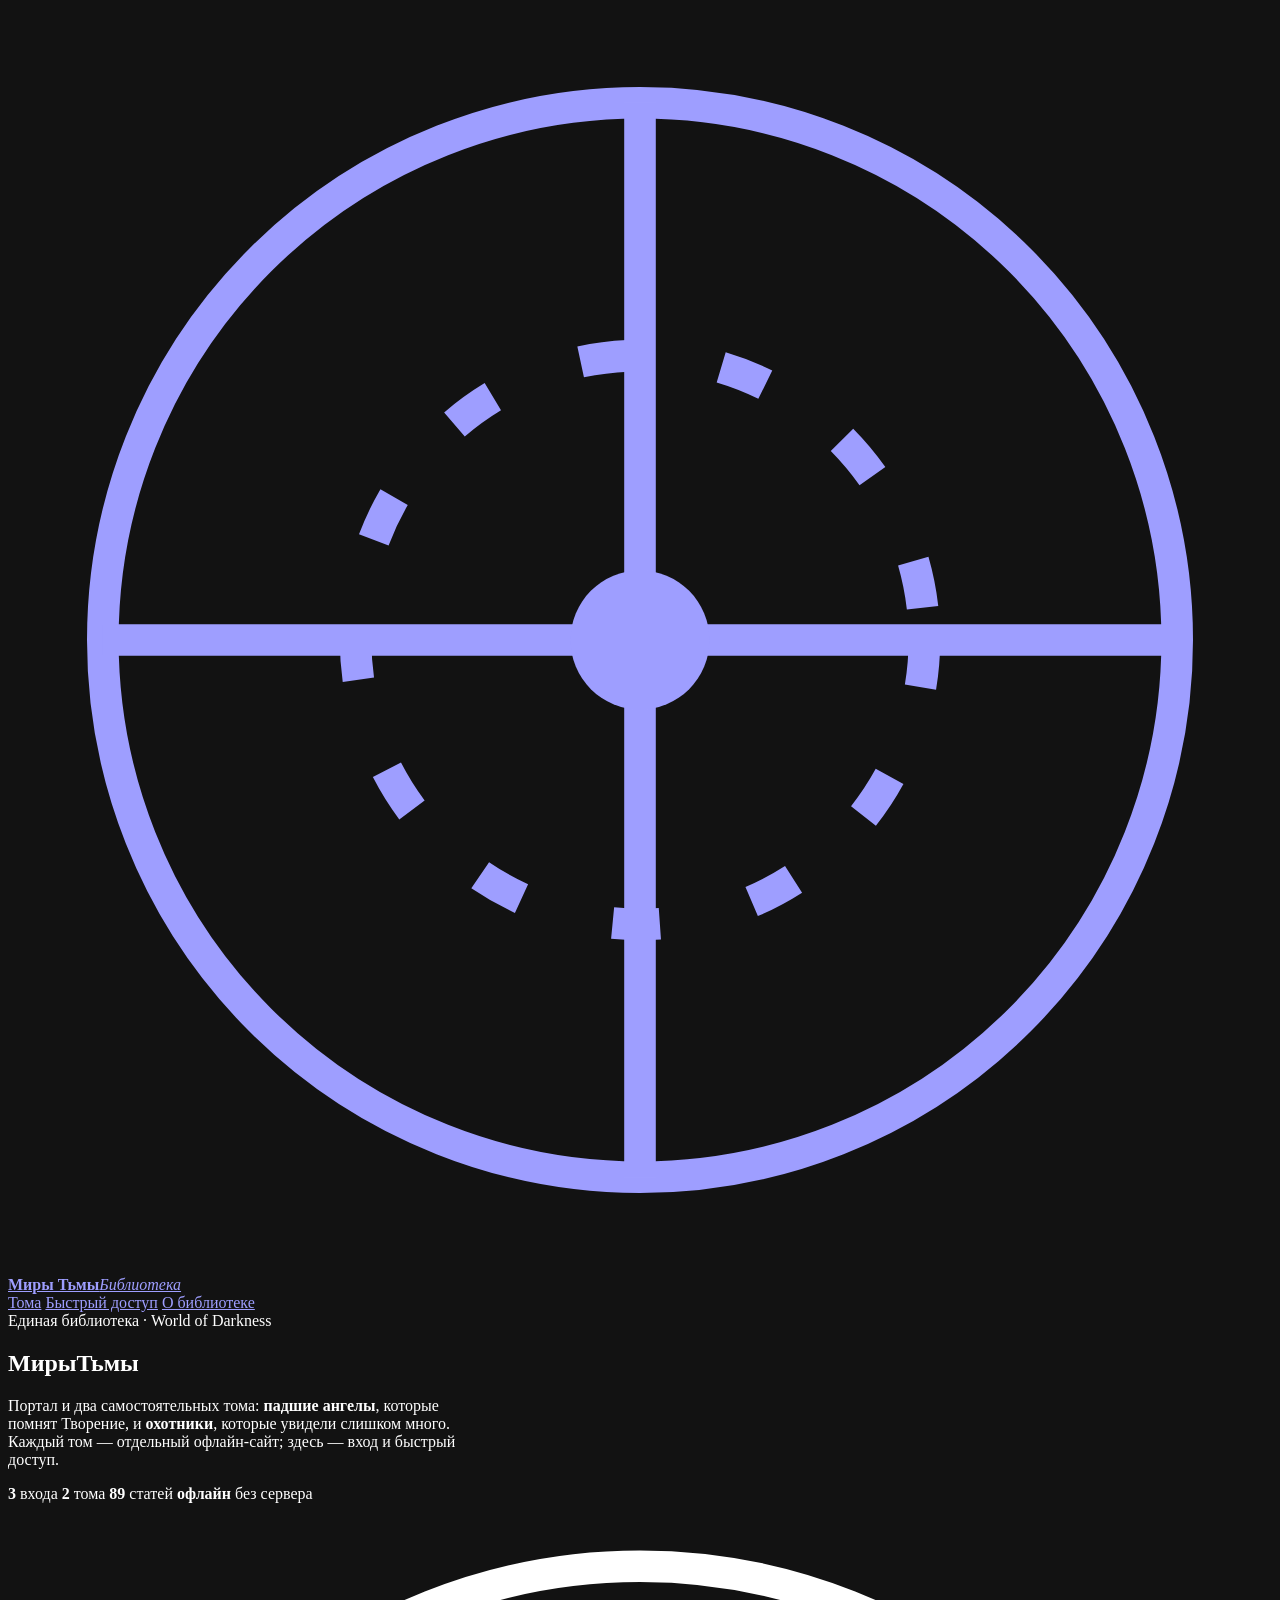
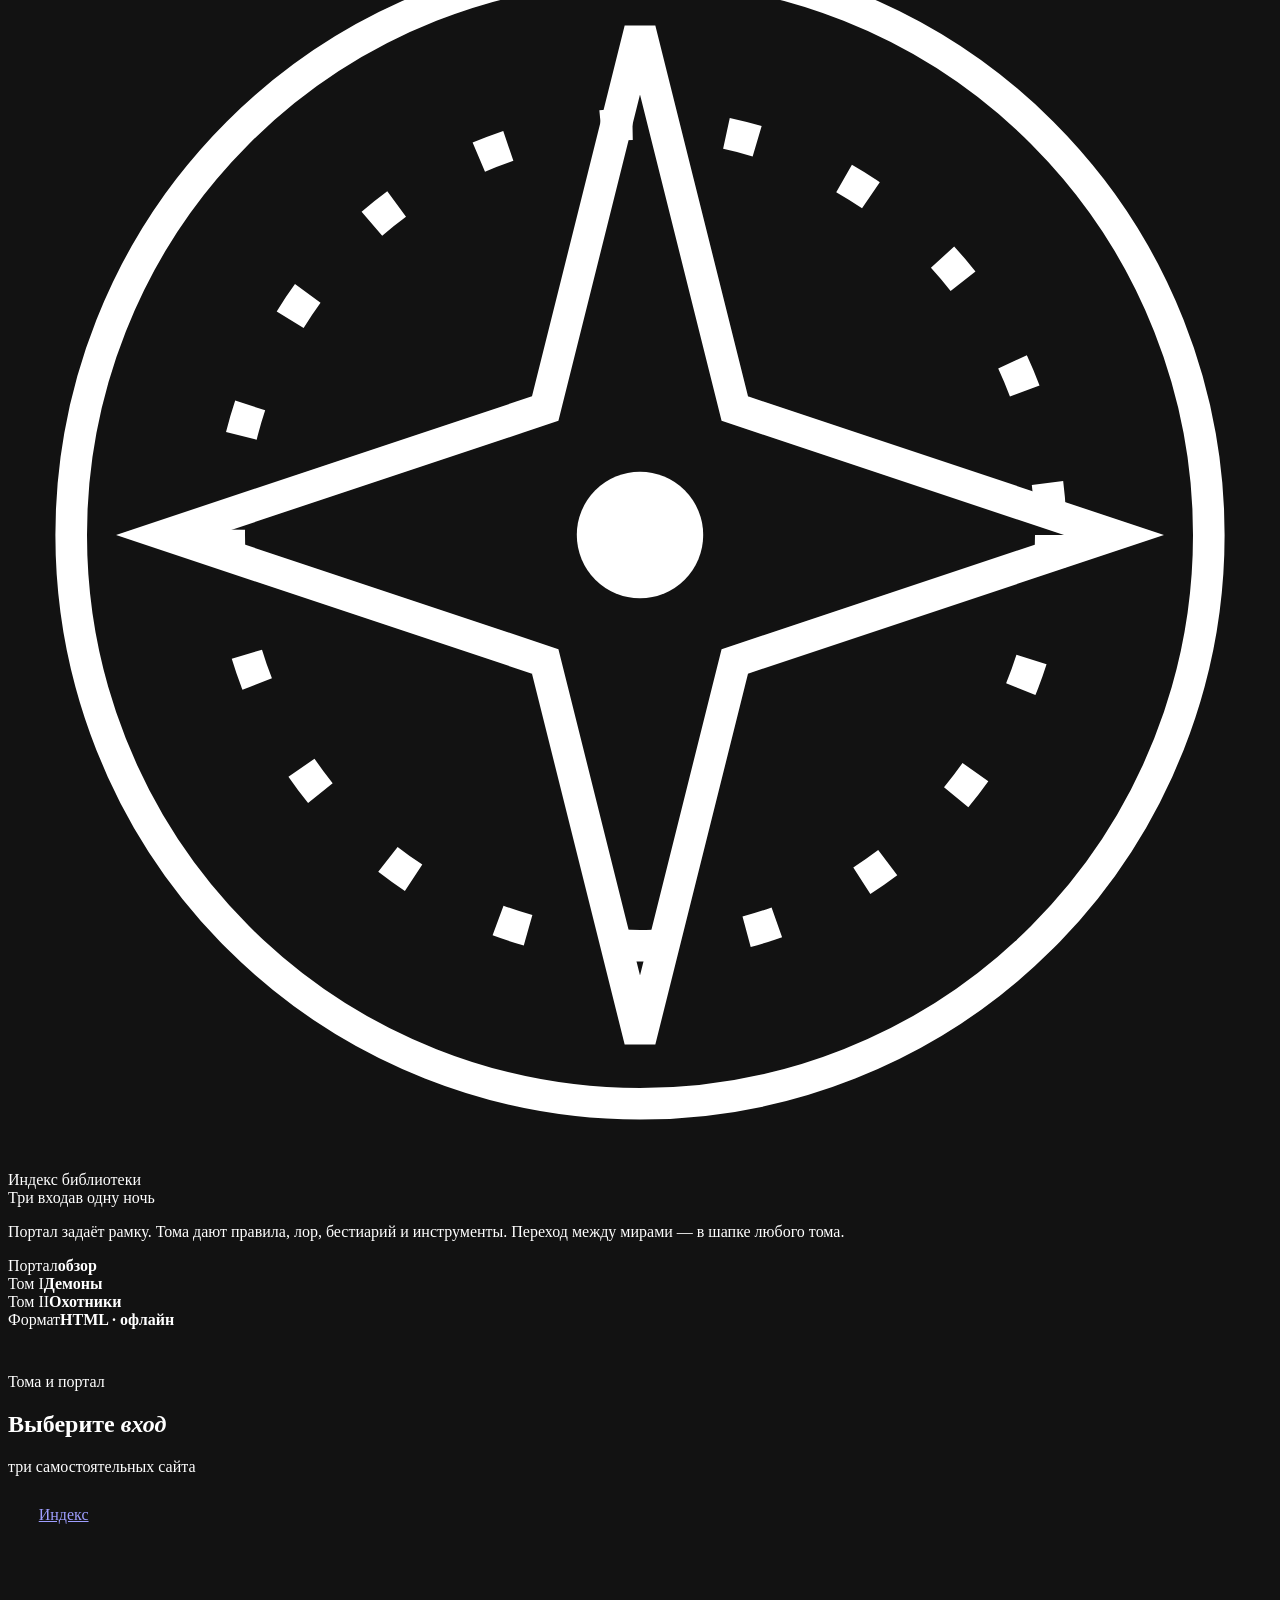
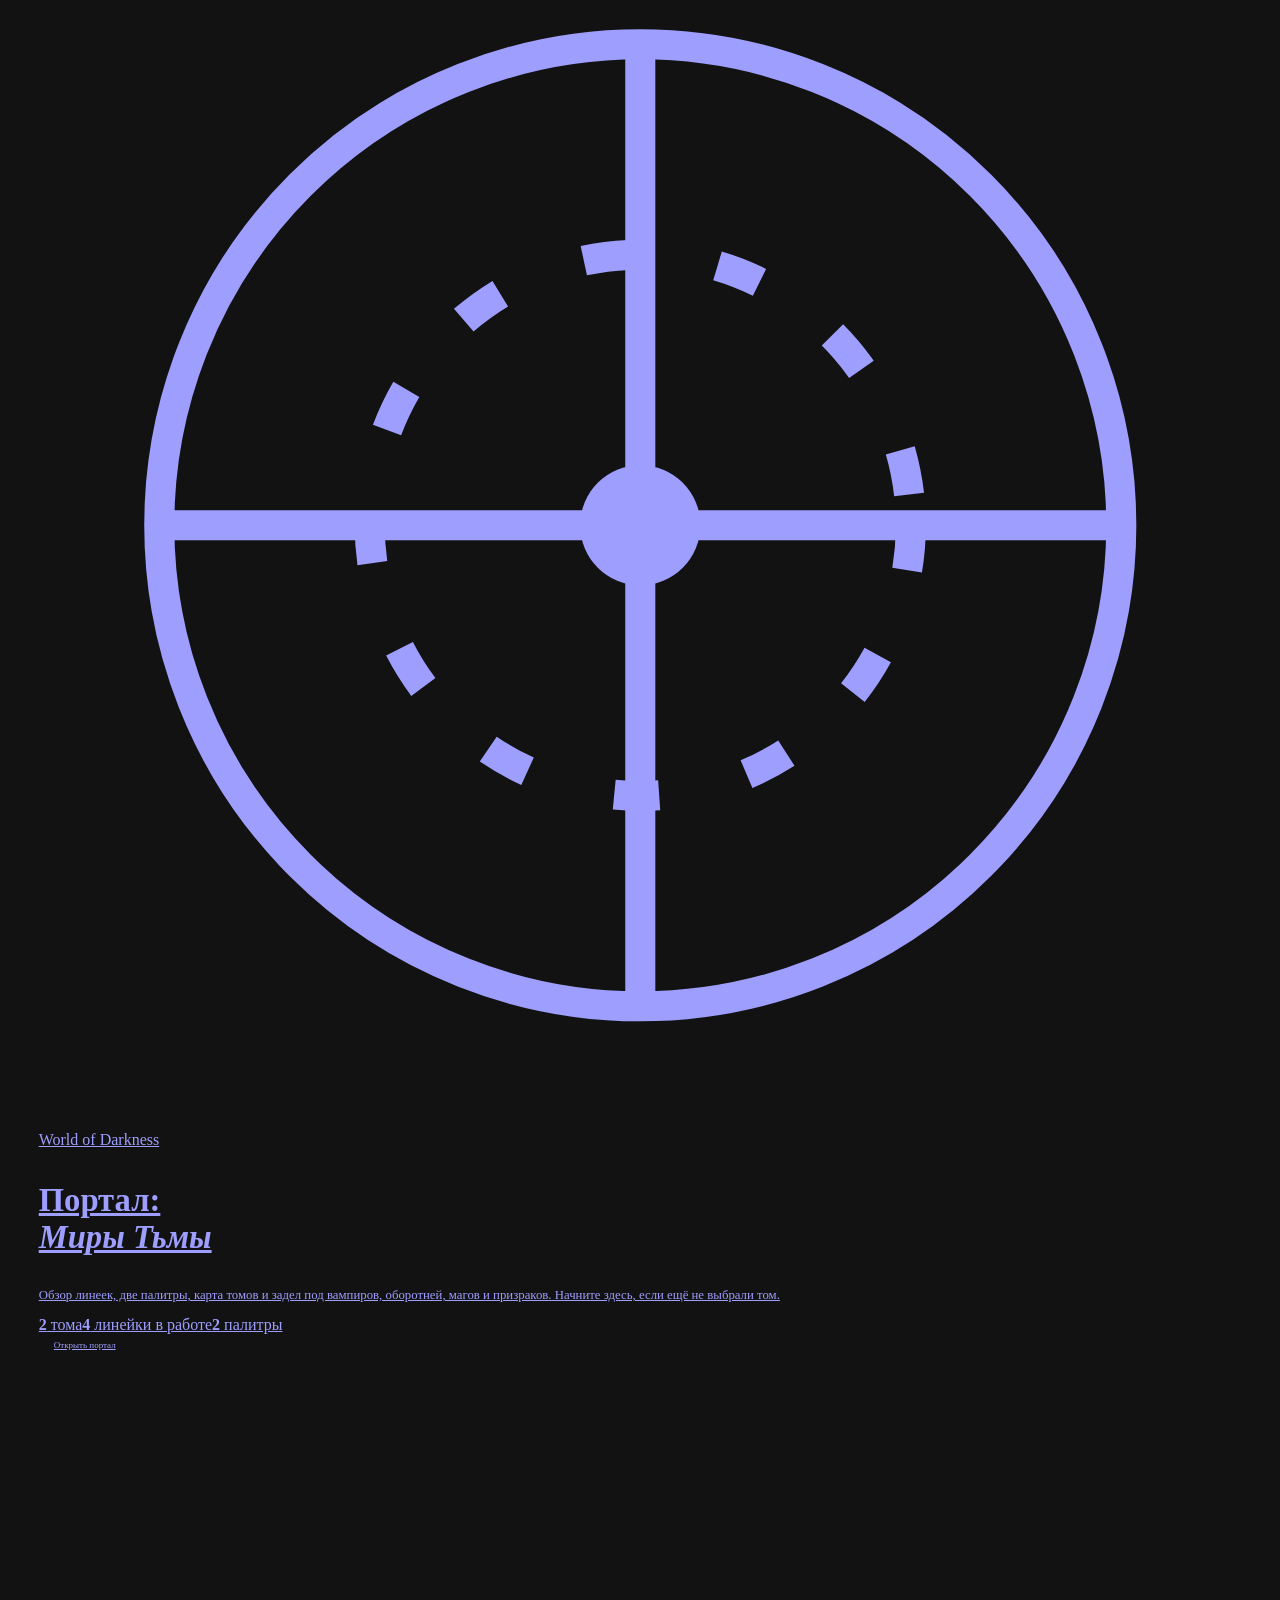
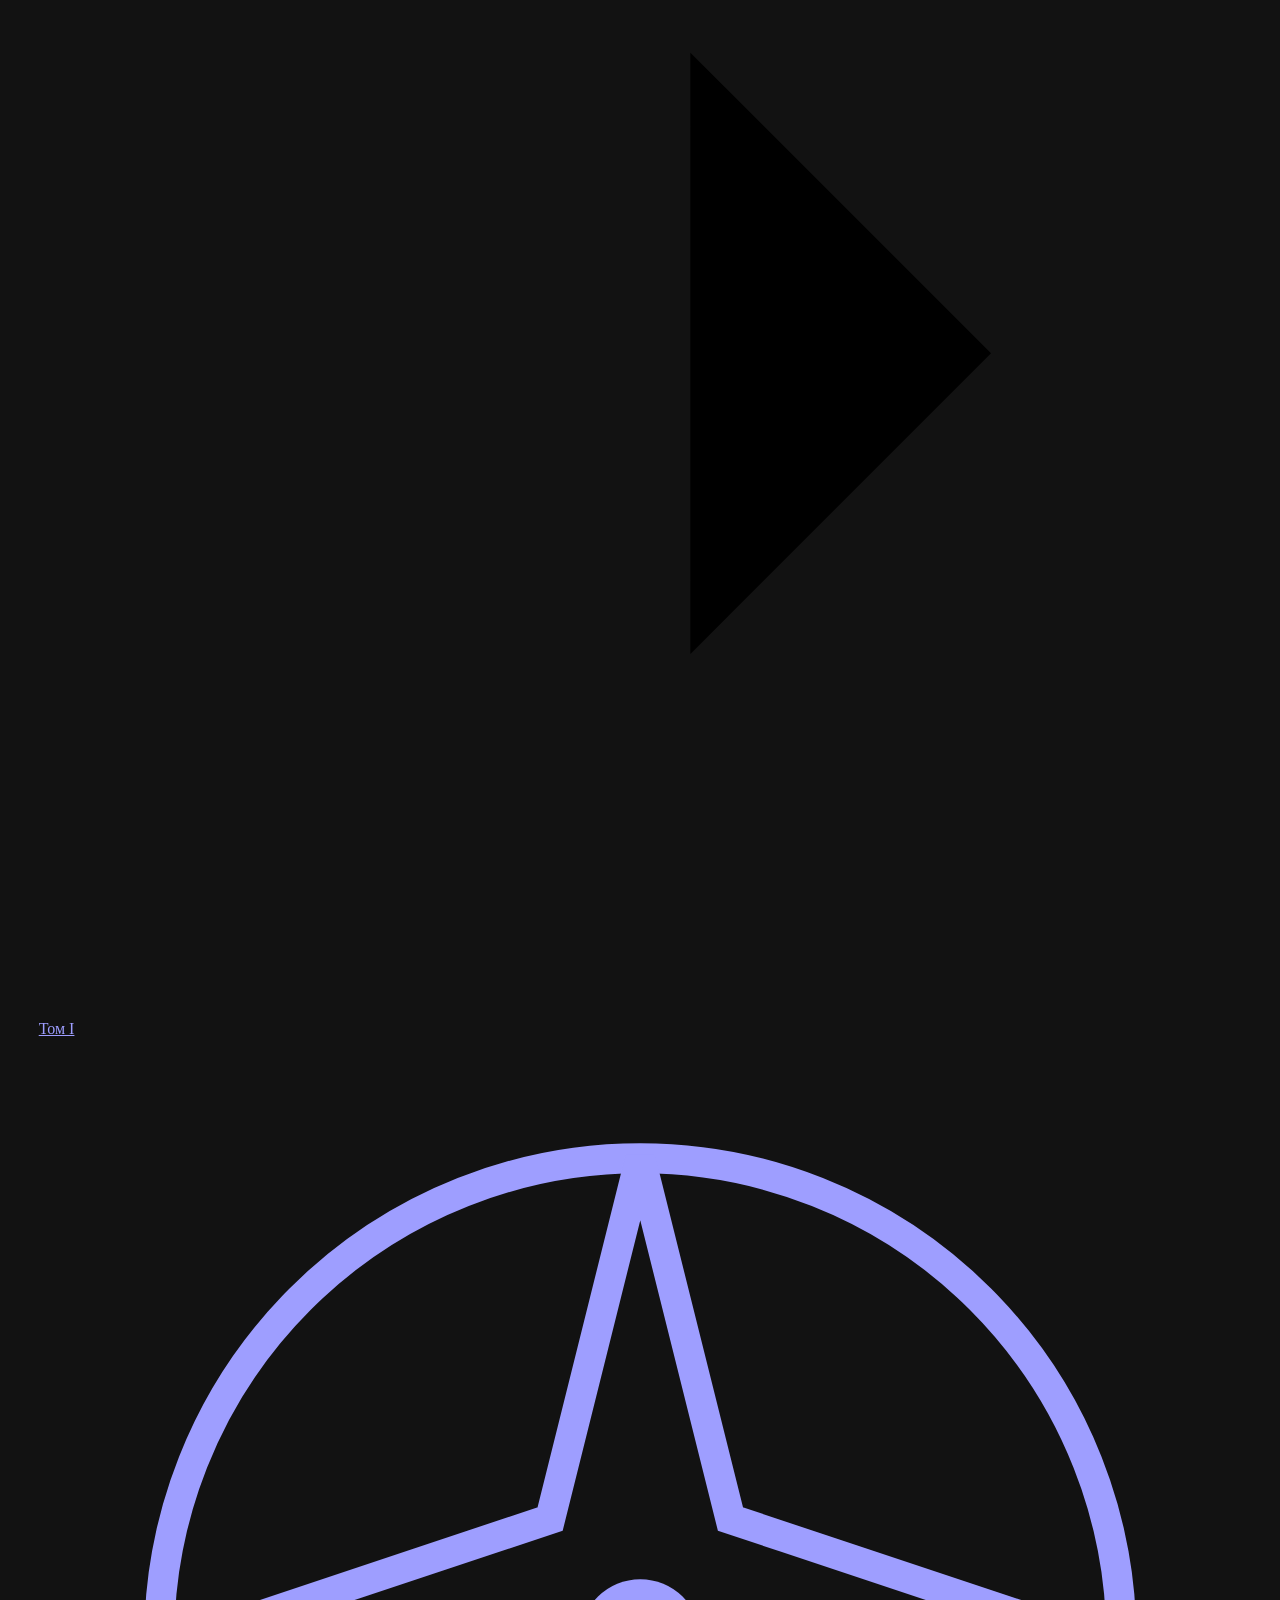
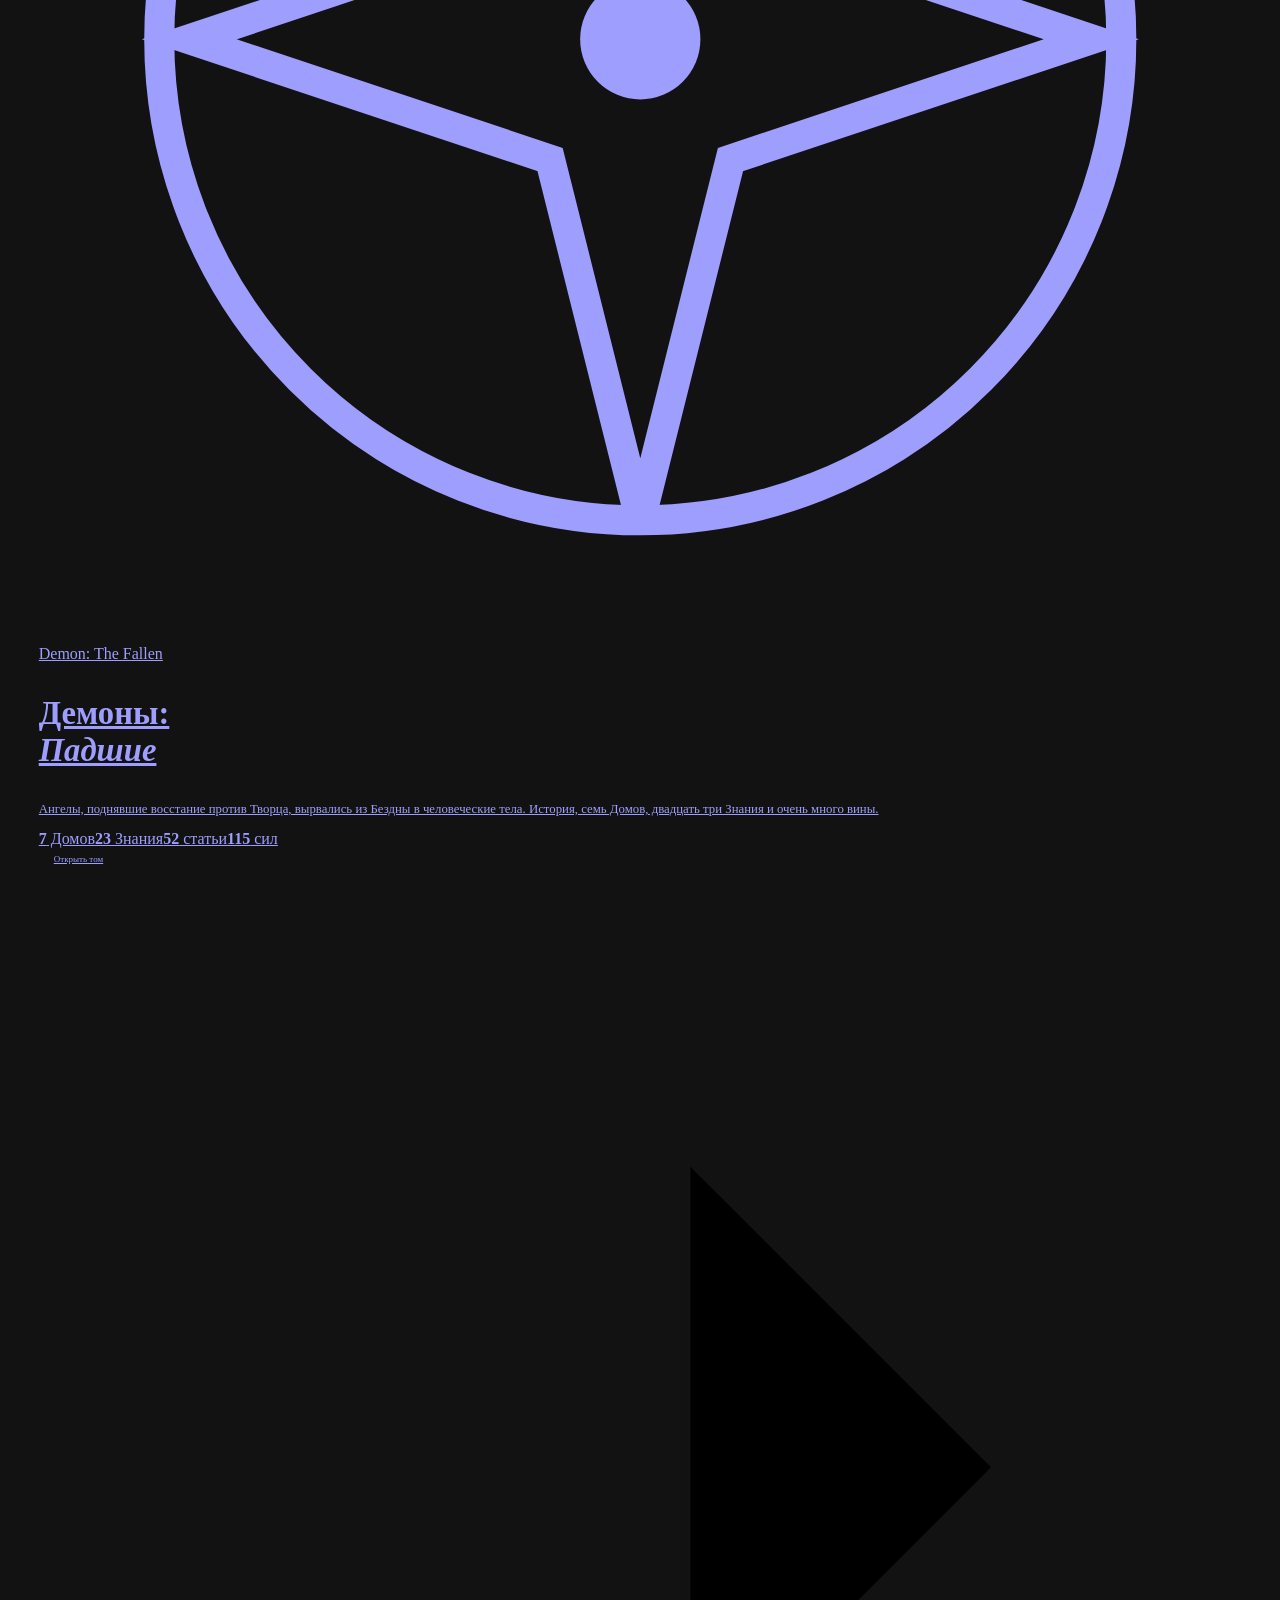
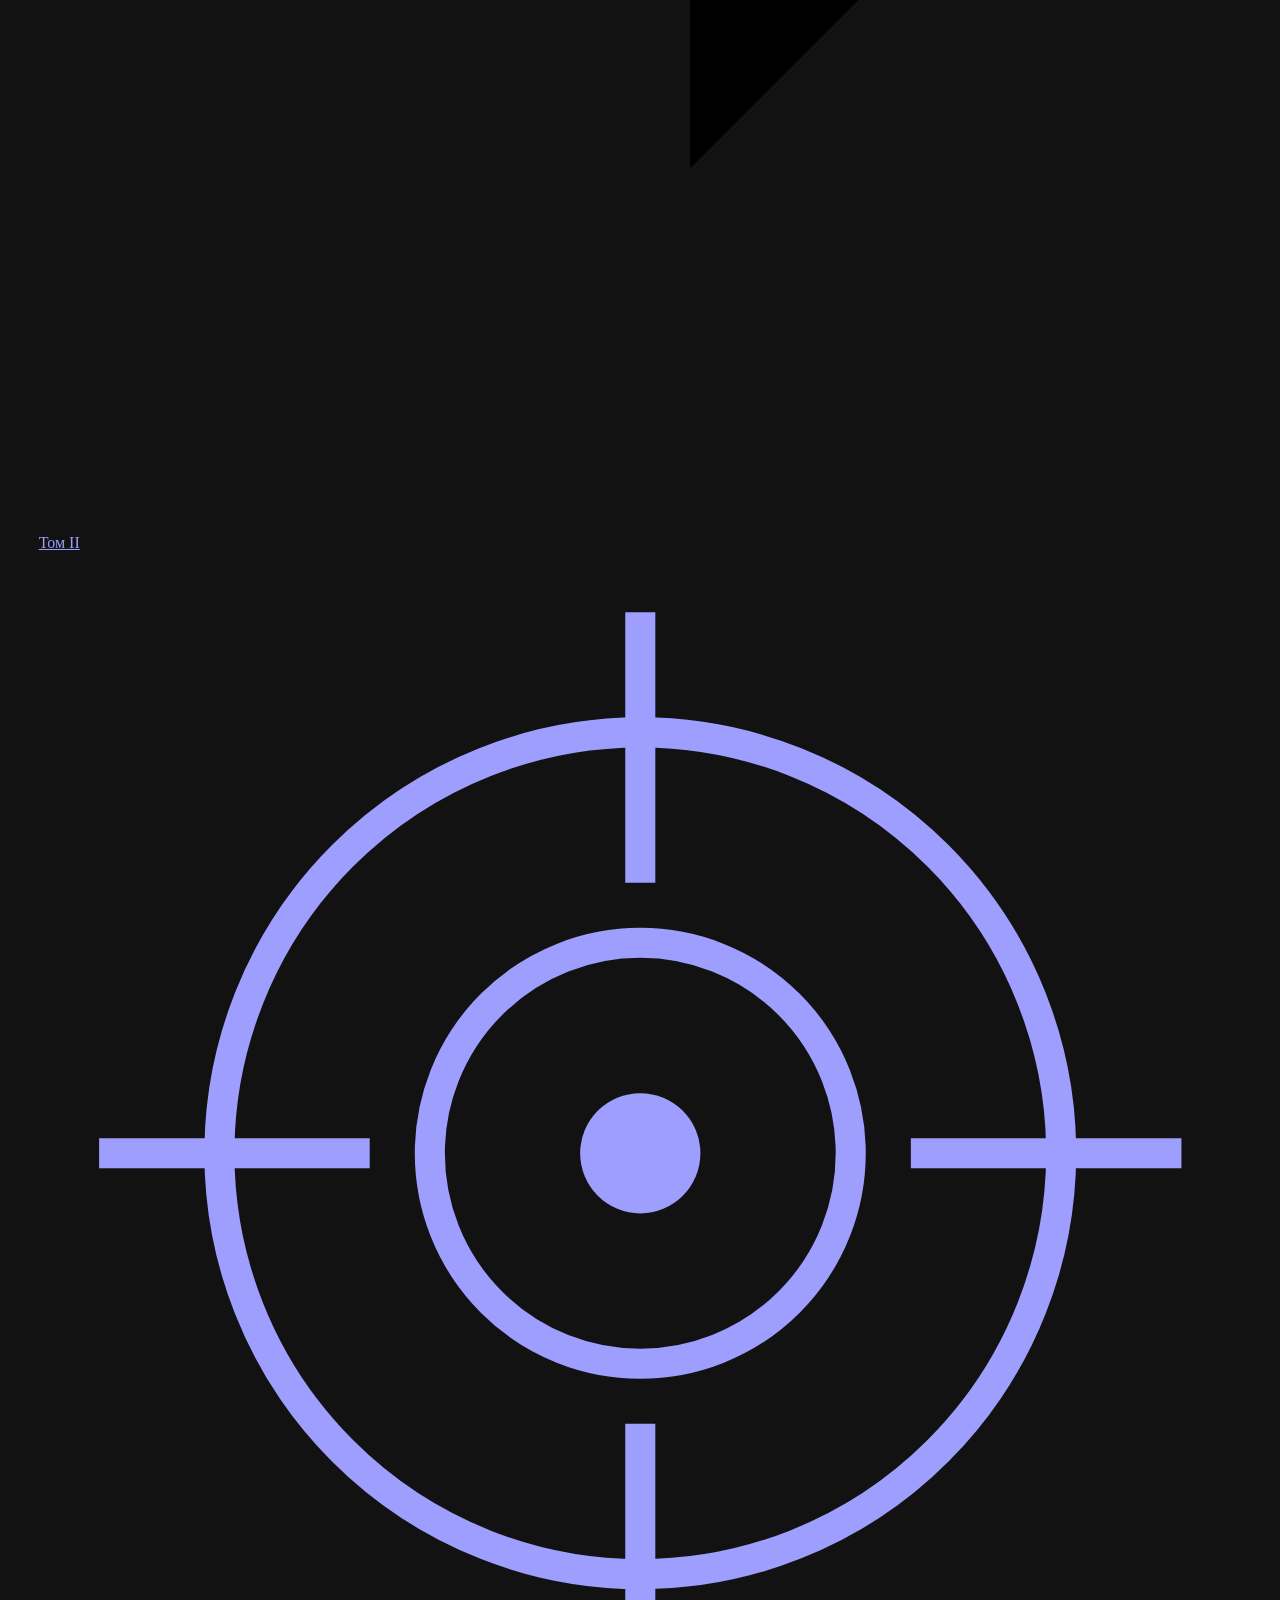
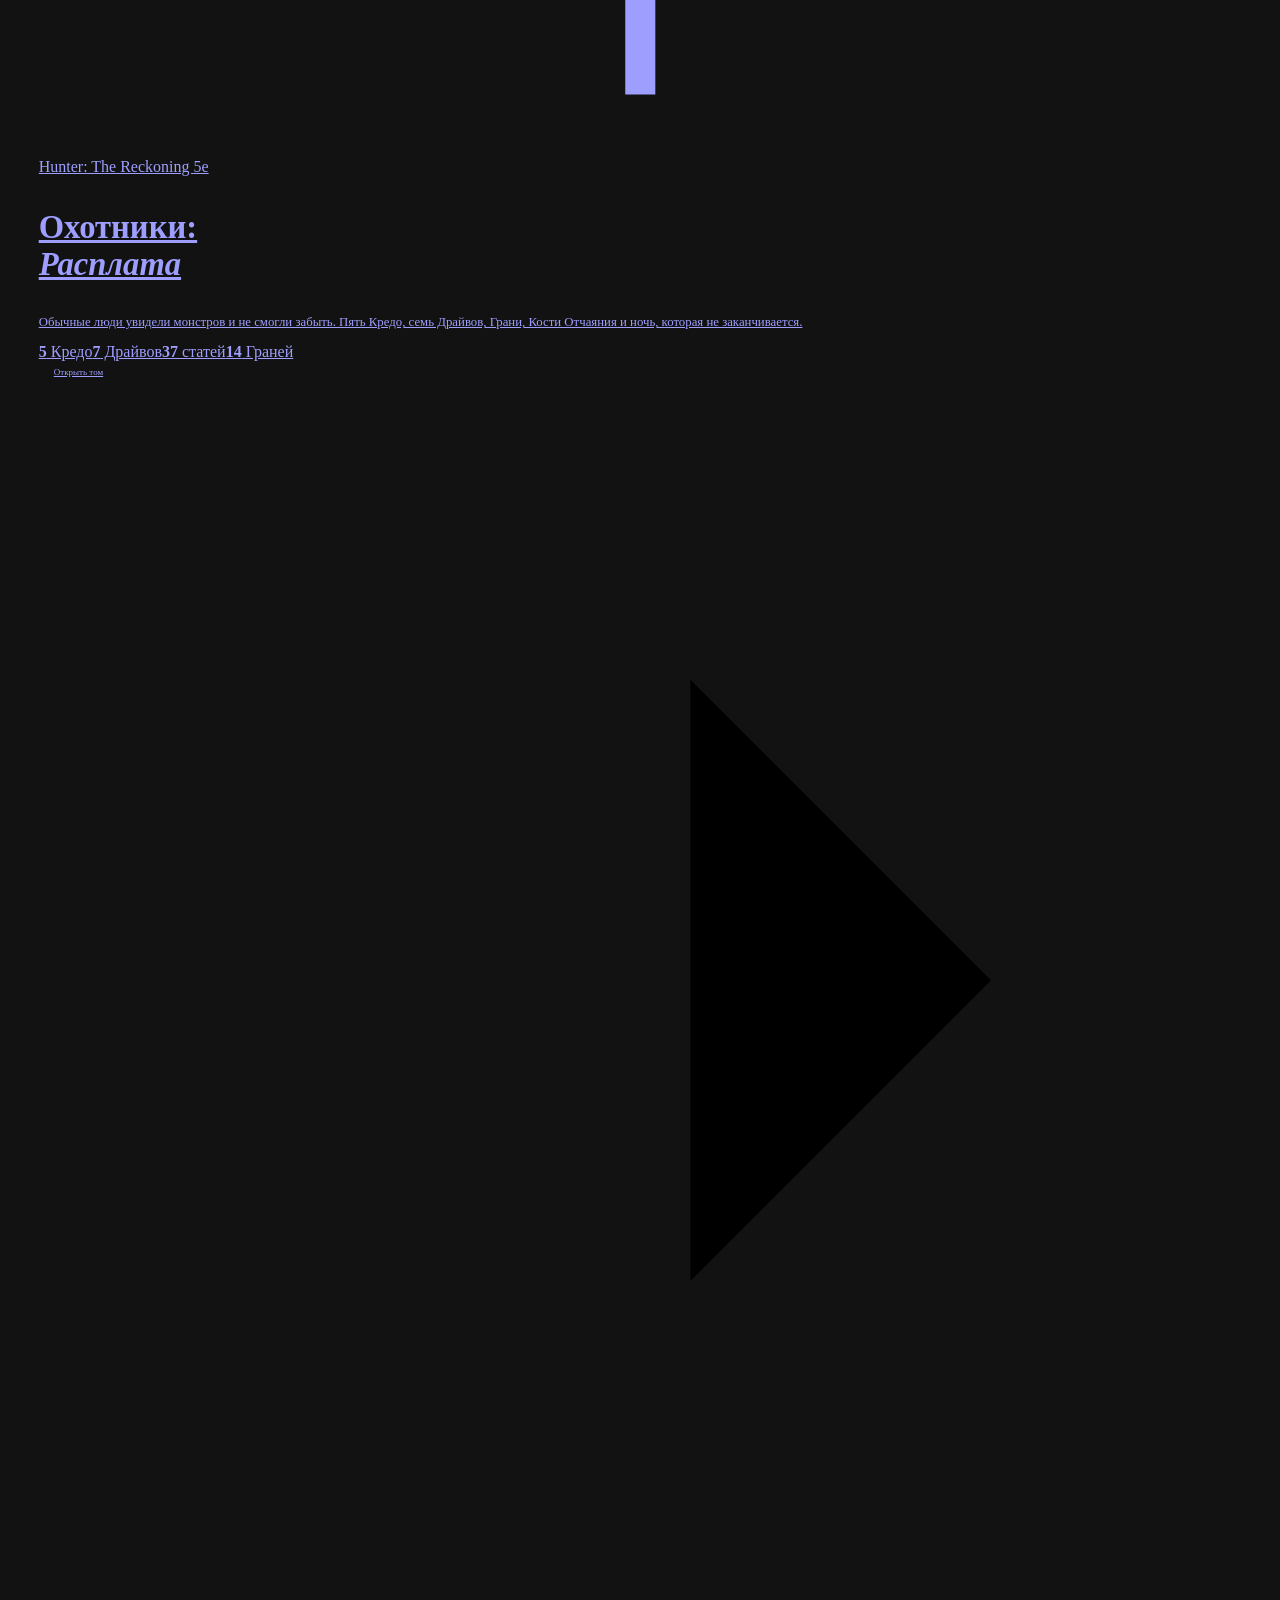
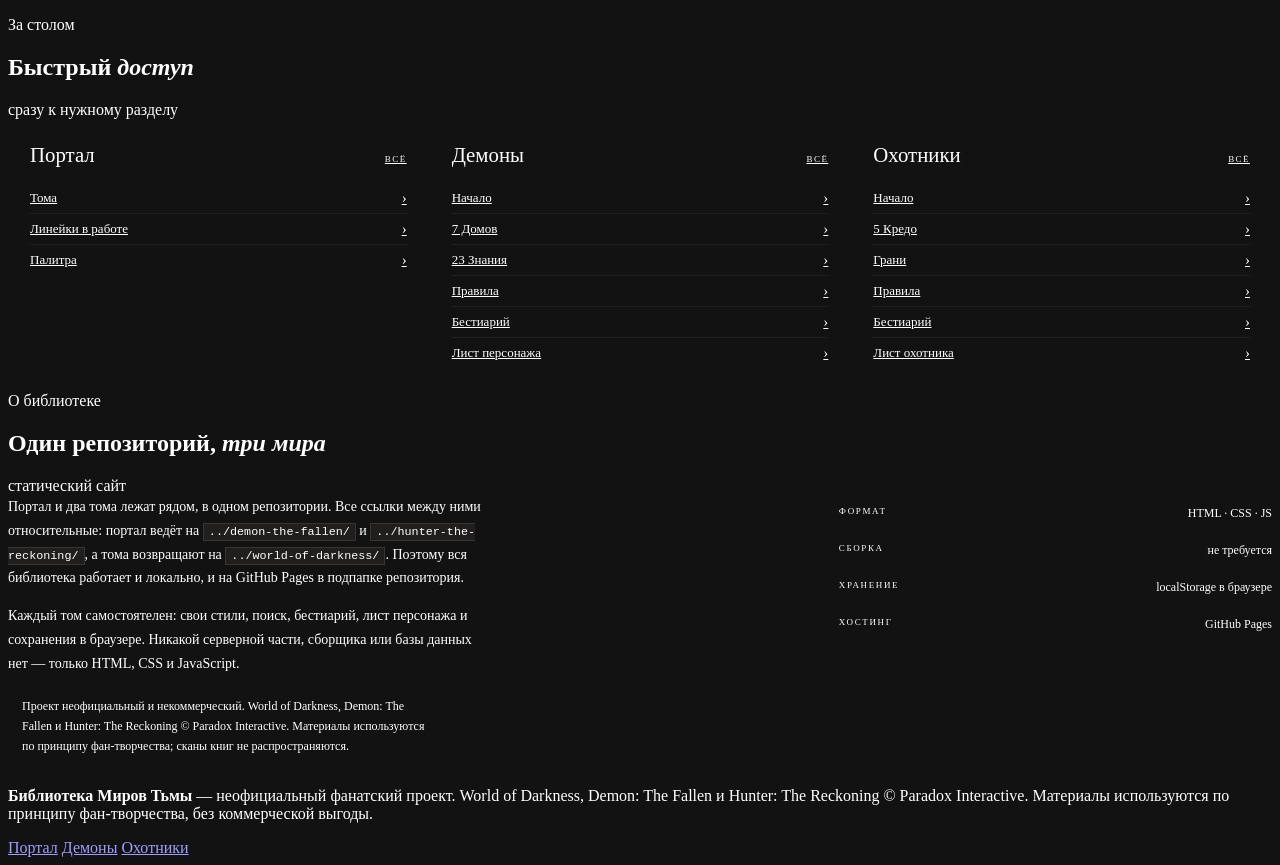
==== index.html @ d8c32818 "Add files via upload" ====
<!DOCTYPE html>
<html lang="ru">
<head>
<meta charset="utf-8">
<meta name="viewport" content="width=device-width, initial-scale=1, viewport-fit=cover">
<meta name="color-scheme" content="dark">
<meta name="theme-color" content="#0a0d0c">
<title>Миры Тьмы — библиотека энциклопедий</title>
<meta name="description" content="Единая библиотека Миров Тьмы: портал World of Darkness, Demon: The Fallen и Hunter: The Reckoning. Правила, лор, бестиарий и инструменты для игр.">
<meta property="og:type" content="website">
<meta property="og:title" content="Миры Тьмы — библиотека энциклопедий">
<meta property="og:description" content="Портал World of Darkness и два тома: Демоны: Падшие и Охотники: Расплата.">
<link rel="icon" href="world-of-darkness/assets/favicon.svg" type="image/svg+xml">
<link rel="stylesheet" href="world-of-darkness/assets/fonts/fonts.css">
<link rel="stylesheet" href="world-of-darkness/assets/css/portal.css">
<link rel="stylesheet" href="assets/index.css">
</head>
<body>
<div class="bg" aria-hidden="true">
  <div class="bg__glow bg__glow--red"></div>
  <div class="bg__glow bg__glow--amber"></div>
  <div class="bg__grain"></div>
</div>

<header class="topbar">
  <a class="brand" href="index.html" aria-label="Библиотека Миров Тьмы — на главную">
    <span class="brand__seal" aria-hidden="true">
      <svg viewBox="0 0 40 40" fill="none" stroke="currentColor" stroke-width="1">
        <circle cx="20" cy="20" r="17"/>
        <circle cx="20" cy="20" r="9" stroke-dasharray="1.5 3"/>
        <path d="M20 3v34M3 20h34"/>
        <circle cx="20" cy="20" r="2.2" fill="currentColor" stroke="none"/>
      </svg>
    </span>
    <span class="brand__text"><strong>Миры Тьмы</strong><em>Библиотека</em></span>
  </a>
  <nav class="topnav" aria-label="Разделы библиотеки">
    <a href="#volumes">Тома</a>
    <a href="#quick">Быстрый доступ</a>
    <a href="#about">О библиотеке</a>
  </nav>
</header>

<main>
  <section class="hero index-hero">
    <div class="hero__bg" aria-hidden="true"></div>
    <div class="wrap hero__in">
      <div>
        <div class="kicker">Единая библиотека · World of Darkness</div>
        <h1><span>Миры</span><span class="amber">Тьмы</span></h1>
        <p class="hero__lead">Портал и два самостоятельных тома: <strong>падшие ангелы</strong>, которые помнят Творение, и <strong>охотники</strong>, которые увидели слишком много. Каждый том — отдельный офлайн-сайт; здесь — вход и быстрый доступ.</p>
        <div class="hero__meta">
          <span><b>3</b> входа</span>
          <span><b>2</b> тома</span>
          <span><b>89</b> статей</span>
          <span><b>офлайн</b> без сервера</span>
        </div>
      </div>
      <aside class="hero__plate" aria-label="Индекс библиотеки">
        <div class="plate__seal">
          <svg viewBox="0 0 40 40" fill="none" stroke="currentColor" stroke-width="1">
            <circle cx="20" cy="20" r="18"/><circle cx="20" cy="20" r="13" stroke-dasharray="1 3"/>
            <path d="M20 4 23 16 35 20 23 24 20 36 17 24 5 20 17 16Z"/>
            <circle cx="20" cy="20" r="2" fill="currentColor" stroke="none"/>
          </svg>
        </div>
        <div class="plate__k">Индекс библиотеки</div>
        <div class="plate__title">Три входа<span>в одну ночь</span></div>
        <p class="plate__desc">Портал задаёт рамку. Тома дают правила, лор, бестиарий и инструменты. Переход между мирами — в шапке любого тома.</p>
        <div class="plate__row"><span>Портал</span><b>обзор</b></div>
        <div class="plate__row"><span>Том I</span><b>Демоны</b></div>
        <div class="plate__row"><span>Том II</span><b>Охотники</b></div>
        <div class="plate__row"><span>Формат</span><b>HTML · офлайн</b></div>
      </aside>
    </div>
  </section>

  <section class="section" id="volumes">
    <div class="wrap">
      <div class="sec-head">
        <div><div class="sec-head__k">Тома и портал</div><h2>Выберите <em>вход</em></h2></div>
        <span class="sec-head__more">три самостоятельных сайта</span>
      </div>
      <div class="worlds worlds--three">
        <a class="world world--portal" href="world-of-darkness/index.html">
          <div class="world__bg"></div>
          <div class="world__fade"></div>
          <div class="world__in">
            <div class="world__top">
              <span class="world__num">Индекс</span>
              <span class="world__sigil"><svg viewBox="0 0 40 40" fill="none" stroke="currentColor" stroke-width="1"><circle cx="20" cy="20" r="16"/><circle cx="20" cy="20" r="9" stroke-dasharray="1.5 3"/><path d="M20 4v32M4 20h32"/><circle cx="20" cy="20" r="2" fill="currentColor" stroke="none"/></svg></span>
            </div>
            <div class="world__body">
              <div class="world__en">World of Darkness</div>
              <h3>Портал:<br><em>Миры Тьмы</em></h3>
              <p>Обзор линеек, две палитры, карта томов и задел под вампиров, оборотней, магов и призраков. Начните здесь, если ещё не выбрали том.</p>
              <div class="world__stats"><span><b>2</b> тома</span><span><b>4</b> линейки в работе</span><span><b>2</b> палитры</span></div>
              <span class="world__go">Открыть портал <svg viewBox="0 0 24 24"><path d="M5 12h14M13 6l6 6-6 6"/></svg></span>
            </div>
          </div>
        </a>

        <a class="world world--demon" href="demon-the-fallen/index.html">
          <div class="world__bg" style="background-image:url('world-of-darkness/assets/img/demon.jpg')"></div>
          <div class="world__fade"></div>
          <div class="world__in">
            <div class="world__top">
              <span class="world__num">Том I</span>
              <span class="world__sigil"><svg viewBox="0 0 40 40" fill="none" stroke="currentColor" stroke-width="1"><circle cx="20" cy="20" r="16"/><path d="M20 4 23 16 35 20 23 24 20 36 17 24 5 20 17 16Z"/><circle cx="20" cy="20" r="2" fill="currentColor" stroke="none"/></svg></span>
            </div>
            <div class="world__body">
              <div class="world__en">Demon: The Fallen</div>
              <h3>Демоны:<br><em>Падшие</em></h3>
              <p>Ангелы, поднявшие восстание против Творца, вырвались из Бездны в человеческие тела. История, семь Домов, двадцать три Знания и очень много вины.</p>
              <div class="world__stats"><span><b>7</b> Домов</span><span><b>23</b> Знания</span><span><b>52</b> статьи</span><span><b>115</b> сил</span></div>
              <span class="world__go">Открыть том <svg viewBox="0 0 24 24"><path d="M5 12h14M13 6l6 6-6 6"/></svg></span>
            </div>
          </div>
        </a>

        <a class="world world--hunter" href="hunter-the-reckoning/index.html">
          <div class="world__bg" style="background-image:url('world-of-darkness/assets/img/hunter.jpg')"></div>
          <div class="world__fade"></div>
          <div class="world__in">
            <div class="world__top">
              <span class="world__num">Том II</span>
              <span class="world__sigil"><svg viewBox="0 0 40 40" fill="none" stroke="currentColor" stroke-width="1"><circle cx="20" cy="20" r="14"/><circle cx="20" cy="20" r="7"/><path d="M20 2v9M20 29v9M2 20h9M29 20h9"/><circle cx="20" cy="20" r="2" fill="currentColor" stroke="none"/></svg></span>
            </div>
            <div class="world__body">
              <div class="world__en">Hunter: The Reckoning 5e</div>
              <h3>Охотники:<br><em>Расплата</em></h3>
              <p>Обычные люди увидели монстров и не смогли забыть. Пять Кредо, семь Драйвов, Грани, Кости Отчаяния и ночь, которая не заканчивается.</p>
              <div class="world__stats"><span><b>5</b> Кредо</span><span><b>7</b> Драйвов</span><span><b>37</b> статей</span><span><b>14</b> Граней</span></div>
              <span class="world__go">Открыть том <svg viewBox="0 0 24 24"><path d="M5 12h14M13 6l6 6-6 6"/></svg></span>
            </div>
          </div>
        </a>
      </div>
    </div>
  </section>

  <section class="section" id="quick">
    <div class="wrap">
      <div class="sec-head">
        <div><div class="sec-head__k">За столом</div><h2>Быстрый <em>доступ</em></h2></div>
        <span class="sec-head__more">сразу к нужному разделу</span>
      </div>
      <div class="quick">
        <div class="quick__col">
          <div class="quick__h"><span>Портал</span><a href="world-of-darkness/index.html">всё</a></div>
          <a href="world-of-darkness/index.html#worlds">Тома</a>
          <a href="world-of-darkness/index.html#upcoming">Линейки в работе</a>
          <a href="world-of-darkness/index.html#palette">Палитра</a>
        </div>
        <div class="quick__col">
          <div class="quick__h"><span>Демоны</span><a href="demon-the-fallen/index.html">всё</a></div>
          <a href="demon-the-fallen/index.html#/start">Начало</a>
          <a href="demon-the-fallen/index.html#/houses">7 Домов</a>
          <a href="demon-the-fallen/index.html#/lores">23 Знания</a>
          <a href="demon-the-fallen/index.html#/rules">Правила</a>
          <a href="demon-the-fallen/index.html#/bestiary">Бестиарий</a>
          <a href="demon-the-fallen/index.html#/tools/sheet">Лист персонажа</a>
        </div>
        <div class="quick__col">
          <div class="quick__h"><span>Охотники</span><a href="hunter-the-reckoning/index.html">всё</a></div>
          <a href="hunter-the-reckoning/index.html#/start">Начало</a>
          <a href="hunter-the-reckoning/index.html#/creeds">5 Кредо</a>
          <a href="hunter-the-reckoning/index.html#/edges">Грани</a>
          <a href="hunter-the-reckoning/index.html#/rules">Правила</a>
          <a href="hunter-the-reckoning/index.html#/bestiary">Бестиарий</a>
          <a href="hunter-the-reckoning/index.html#/tools/sheet">Лист охотника</a>
        </div>
      </div>
    </div>
  </section>

  <section class="section" id="about">
    <div class="wrap">
      <div class="sec-head">
        <div><div class="sec-head__k">О библиотеке</div><h2>Один репозиторий, <em>три мира</em></h2></div>
        <span class="sec-head__more">статический сайт</span>
      </div>
      <div class="about">
        <div class="about__text">
          <p>Портал и два тома лежат рядом, в одном репозитории. Все ссылки между ними относительные: портал ведёт на <code>../demon-the-fallen/</code> и <code>../hunter-the-reckoning/</code>, а тома возвращают на <code>../world-of-darkness/</code>. Поэтому вся библиотека работает и локально, и на GitHub Pages в подпапке репозитория.</p>
          <p>Каждый том самостоятелен: свои стили, поиск, бестиарий, лист персонажа и сохранения в браузере. Никакой серверной части, сборщика или базы данных нет — только HTML, CSS и JavaScript.</p>
          <p class="about__note">Проект неофициальный и некоммерческий. World of Darkness, Demon: The Fallen и Hunter: The Reckoning © Paradox Interactive. Материалы используются по принципу фан-творчества; сканы книг не распространяются.</p>
        </div>
        <dl class="about__kv">
          <div><dt>Формат</dt><dd>HTML · CSS · JS</dd></div>
          <div><dt>Сборка</dt><dd>не требуется</dd></div>
          <div><dt>Хранение</dt><dd>localStorage в браузере</dd></div>
          <div><dt>Хостинг</dt><dd>GitHub Pages</dd></div>
        </dl>
      </div>
    </div>
  </section>
</main>

<footer class="footer">
  <div class="wrap footer__in">
    <p><strong style="color:var(--bone)">Библиотека Миров Тьмы</strong> — неофициальный фанатский проект. World of Darkness, Demon: The Fallen и Hunter: The Reckoning © Paradox Interactive. Материалы используются по принципу фан-творчества, без коммерческой выгоды.</p>
    <div class="footer__links">
      <a href="world-of-darkness/index.html">Портал</a>
      <a href="demon-the-fallen/index.html">Демоны</a>
      <a href="hunter-the-reckoning/index.html">Охотники</a>
    </div>
  </div>
</footer>
</body>
</html>
---- assets/index.css ----
/* ============================================================
   Библиотека Миров Тьмы — корневой индекс
   Наследует палитру и типографику портала, добавляет три карточки,
   быстрый доступ и блок «о библиотеке».
   ============================================================ */

.index-hero { min-height: 62svh; padding-bottom: 44px; }
.index-hero .hero__bg {
  background-image: url("../world-of-darkness/assets/img/hunter.jpg");
  background-position: center 40%;
  opacity: .5;
  filter: saturate(.72) contrast(1.08);
}
.index-hero .hero__lead { max-width: 58ch; }

/* Три карточки вместо двух */
.worlds--three { grid-template-columns: repeat(3, minmax(0, 1fr)); }
.worlds--three .world { min-height: 520px; }
.worlds--three .world__in { padding: clamp(24px, 2.4vw, 32px); }
.worlds--three .world h3 { font-size: clamp(1.8rem, 2.55vw, 2.45rem); }
.worlds--three .world p { font-size: 12.8px; }
.worlds--three .world__stats { gap: 7px 13px; }
.worlds--three .world__go { height: 38px; padding: 0 15px; font-size: 9px; }

/* Портал — нейтральная карточка с костью и янтарём */
.world--portal .world__bg {
  background:
    radial-gradient(120% 90% at 18% 0%, rgba(240,181,105,.14), transparent 58%),
    radial-gradient(110% 90% at 88% 100%, rgba(101,6,14,.3), transparent 62%),
    linear-gradient(155deg, #1d2421 0%, #121615 46%, #0a0d0c 100%);
  opacity: 1;
  filter: none;
}
.world--portal:hover .world__bg { opacity: 1; }
.world--portal .world__fade {
  background: linear-gradient(180deg, rgba(10,13,12,.12) 0%, rgba(118,96,88,.18) 46%, rgba(10,13,12,.97) 92%);
}
.world--portal .world__sigil { color: var(--amber); }
.world--portal h3 em { color: var(--amber); }
.world--portal .world__go:hover { background: var(--amber); border-color: var(--amber); color: #171210; }

/* Быстрый доступ */
.quick {
  display: grid;
  grid-template-columns: repeat(3, minmax(0, 1fr));
  gap: 1px;
  background: var(--line);
  border: 1px solid var(--line);
}
.quick__col { background: var(--ink); padding: 24px 22px; }
.quick__h {
  display: flex;
  align-items: baseline;
  justify-content: space-between;
  gap: 10px;
  padding-bottom: 10px;
  border-bottom: 1px solid var(--line);
  margin-bottom: 6px;
}
.quick__h span { font-family: var(--serif); font-size: 1.3rem; color: var(--bone); }
.quick__h a { font-size: 9px; letter-spacing: .16em; text-transform: uppercase; color: var(--dim); }
.quick__col > a {
  display: flex;
  align-items: center;
  justify-content: space-between;
  gap: 10px;
  padding: 7px 0;
  border-bottom: 1px dotted rgba(214,196,168,.14);
  font-size: 13px;
  color: var(--dim);
  transition: color .15s, padding .15s;
}
.quick__col > a::after { content: "›"; font-size: 15px; line-height: 1; color: var(--faint); }
.quick__col > a:hover { color: var(--amber); padding-left: 4px; }
.quick__col > a:hover::after { color: var(--amber); }
.quick__col > a:last-child { border-bottom: 0; }
.quick__col > a:visited { color: var(--dim); }
.quick__col > a:visited:hover { color: var(--amber); }
.topnav a:visited { color: var(--dim); }
.topnav a:visited:hover { color: var(--bone); }
.footer__links a:visited { color: var(--dim); }

/* О библиотеке */
.about {
  display: grid;
  grid-template-columns: minmax(0, 1.35fr) minmax(0, .75fr);
  gap: clamp(28px, 4vw, 54px);
  align-items: start;
}
.about__text p { max-width: 68ch; margin: 0 0 14px; font-size: 14px; line-height: 1.7; color: var(--dim); }
.about__text code {
  font-family: ui-monospace, Consolas, monospace;
  font-size: .84em;
  color: var(--bone);
  background: rgba(214,196,168,.07);
  border: 1px solid rgba(214,196,168,.13);
  padding: 1px 5px;
}
.about__note {
  margin-top: 20px !important;
  padding-left: 14px;
  border-left: 2px solid var(--blood);
  font-size: 12px !important;
  color: var(--faint) !important;
}
.about__kv { margin: 0; border-top: 1px solid var(--line); }
.about__kv div { display: flex; justify-content: space-between; gap: 18px; padding: 11px 0; border-bottom: 1px solid var(--line); }
.about__kv dt { font-size: 9px; letter-spacing: .18em; text-transform: uppercase; color: var(--faint); }
.about__kv dd { margin: 0; font-size: 12px; color: var(--text); text-align: right; }

@media (max-width: 1120px) {
  .worlds--three { grid-template-columns: 1fr; }
  .worlds--three .world { min-height: 440px; }
  .worlds--three .world h3 { font-size: clamp(2rem, 5vw, 2.8rem); }
  .worlds--three .world p { font-size: 13.5px; }
  .quick { grid-template-columns: 1fr; }
  .about { grid-template-columns: 1fr; }
}
@media (max-width: 620px) {
  .index-hero { min-height: 86svh; }
  .worlds--three .world { min-height: 420px; }
  .quick__col { padding: 20px 18px; }
}
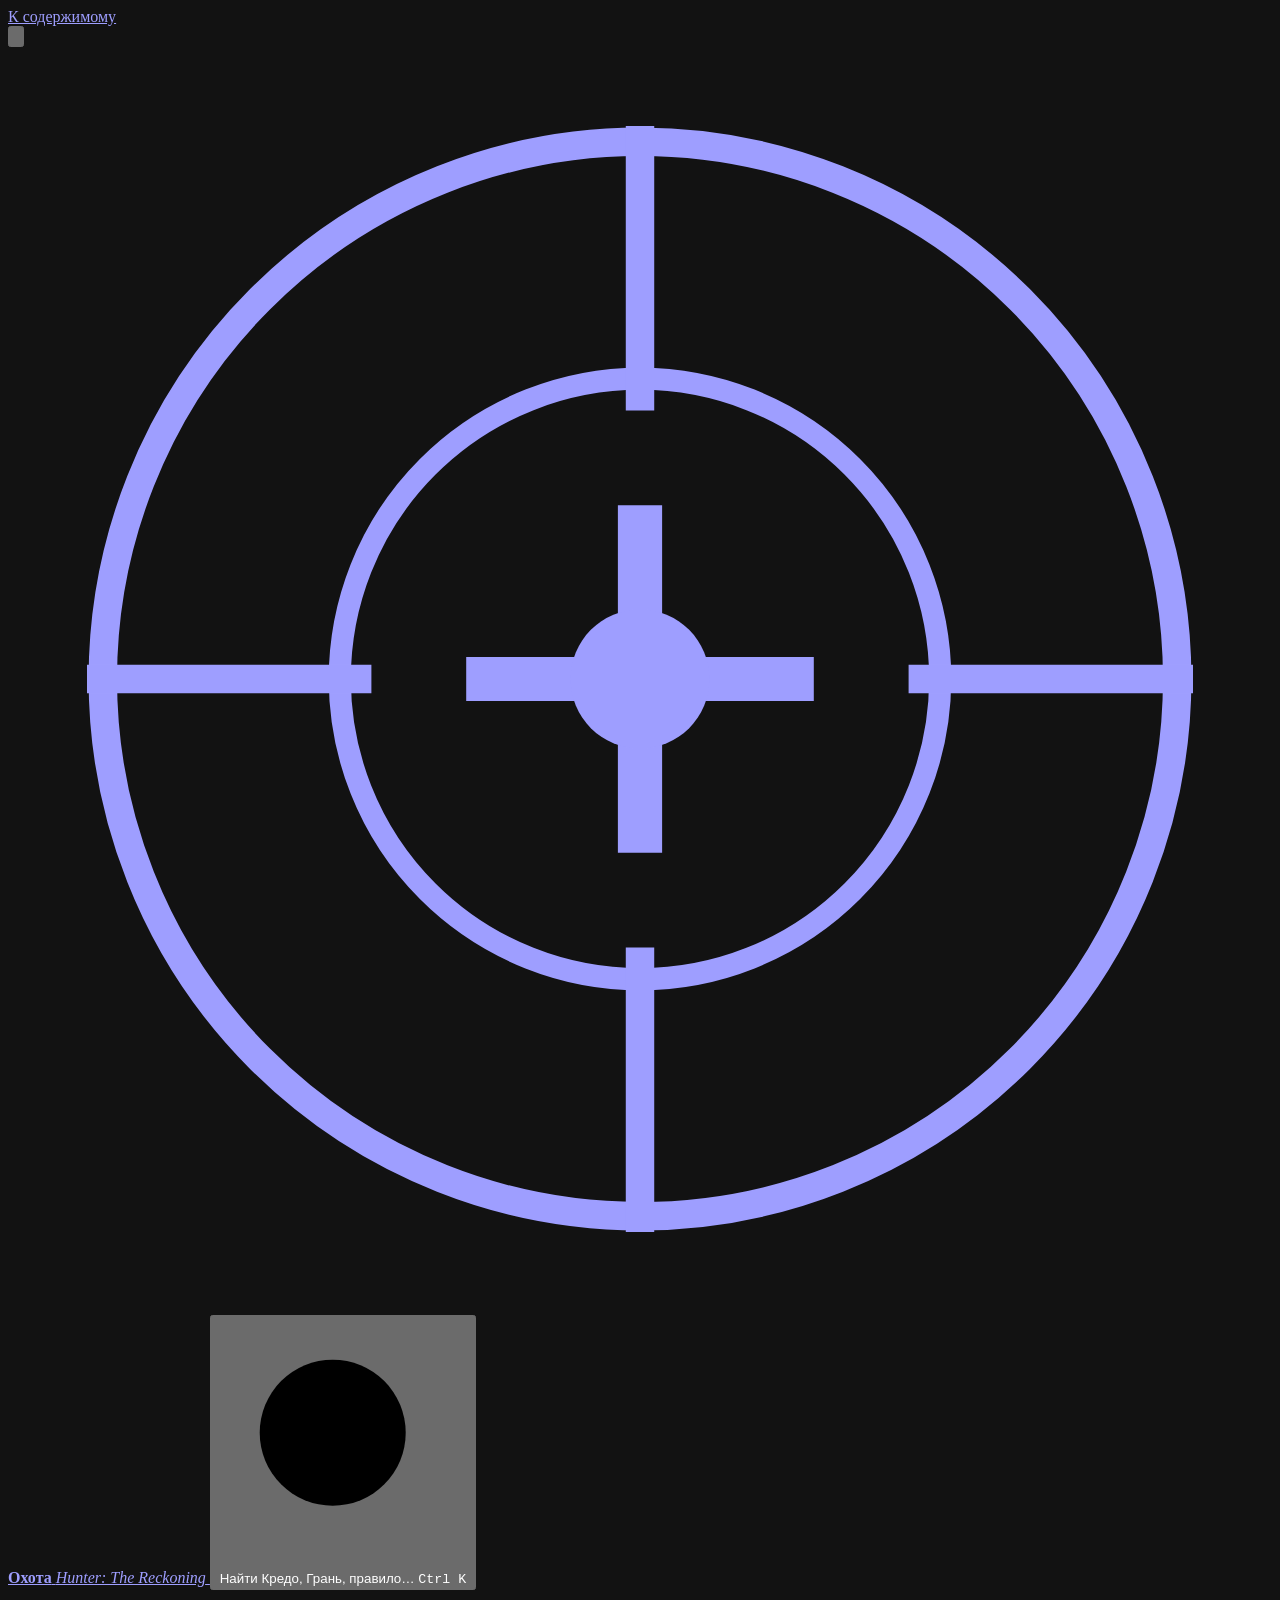
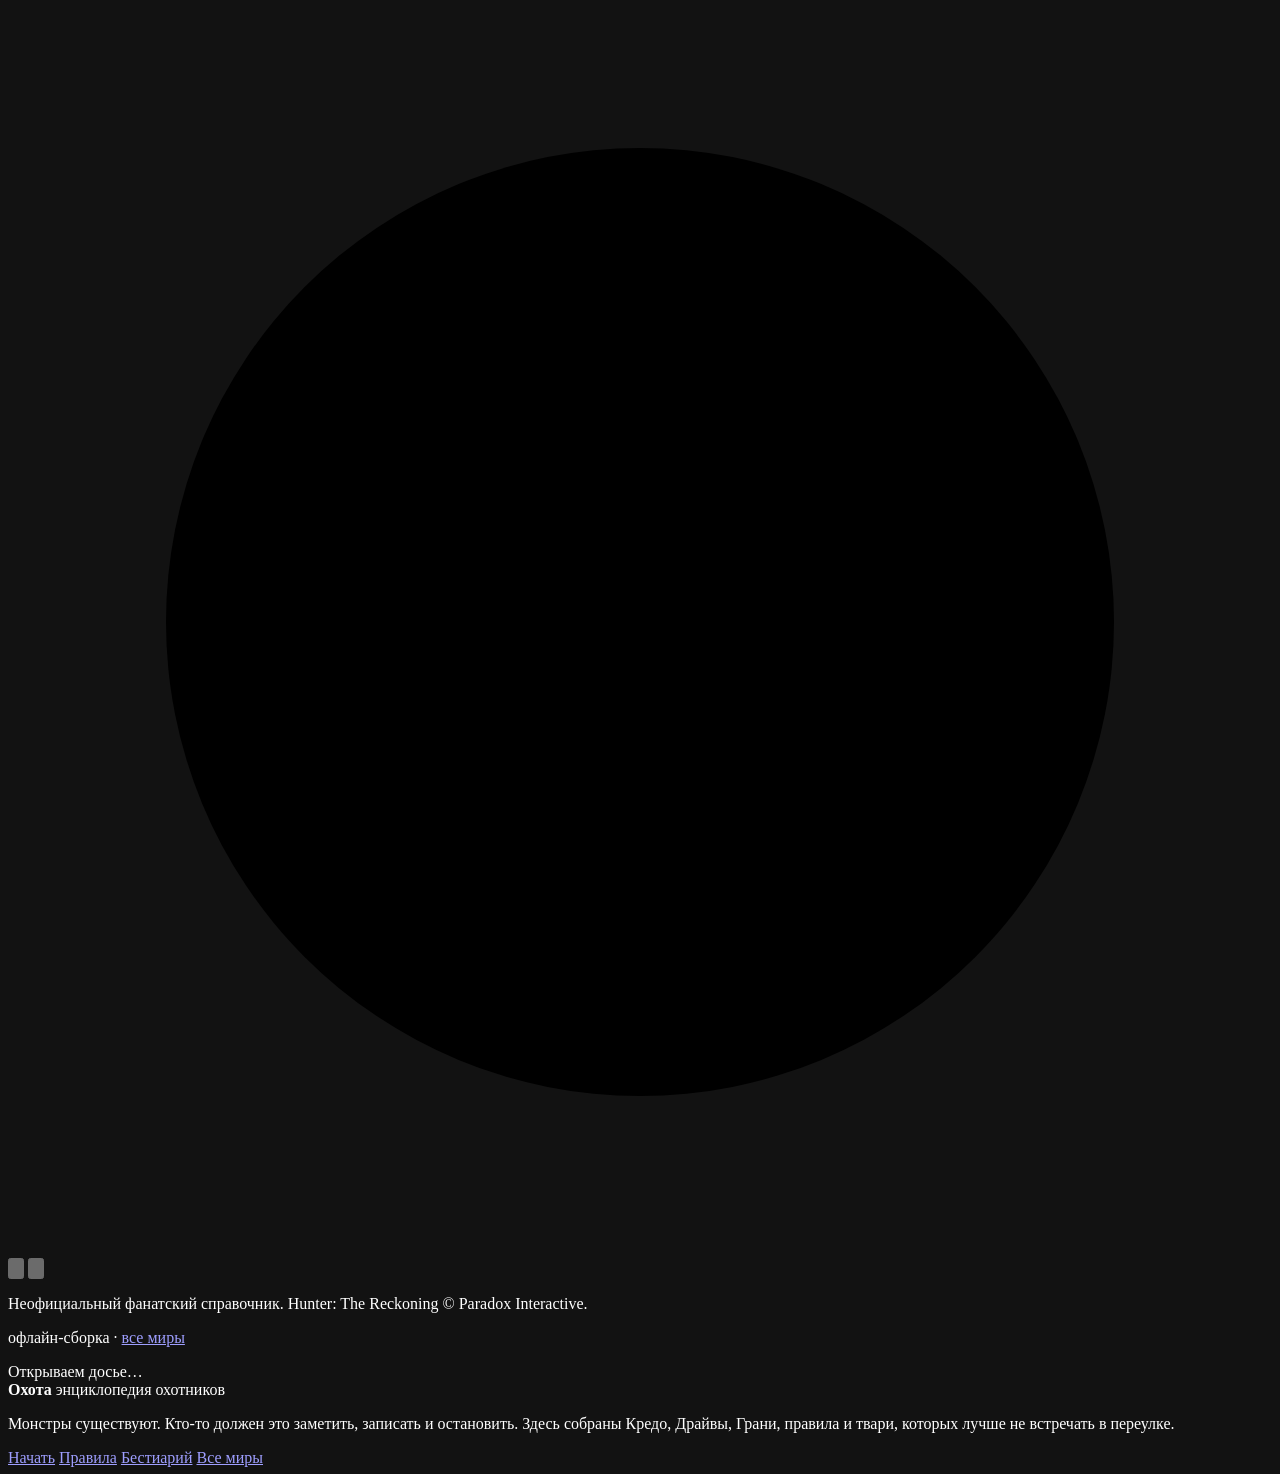
==== commit 202a748f: "Add files via upload" ====
--- a/index.html
+++ b/index.html
@@ -4,208 +4,129 @@
 <meta charset="utf-8">
 <meta name="viewport" content="width=device-width, initial-scale=1, viewport-fit=cover">
 <meta name="color-scheme" content="dark">
-<meta name="theme-color" content="#0a0d0c">
-<title>Миры Тьмы — библиотека энциклопедий</title>
-<meta name="description" content="Единая библиотека Миров Тьмы: портал World of Darkness, Demon: The Fallen и Hunter: The Reckoning. Правила, лор, бестиарий и инструменты для игр.">
-<meta property="og:type" content="website">
-<meta property="og:title" content="Миры Тьмы — библиотека энциклопедий">
-<meta property="og:description" content="Портал World of Darkness и два тома: Демоны: Падшие и Охотники: Расплата.">
-<link rel="icon" href="world-of-darkness/assets/favicon.svg" type="image/svg+xml">
-<link rel="stylesheet" href="world-of-darkness/assets/fonts/fonts.css">
-<link rel="stylesheet" href="world-of-darkness/assets/css/portal.css">
-<link rel="stylesheet" href="assets/index.css">
+<meta name="theme-color" content="#140f10">
+<title>ОХОТА — энциклопедия Hunter: The Reckoning</title>
+<meta name="description" content="Русская энциклопедия по Hunter: The Reckoning 5th Edition: Кредо, Драйвы, Грани, правила, бестиарий, организации и классическая линия Охотников.">
+<link rel="icon" href="assets/favicon.svg" type="image/svg+xml">
+<link rel="stylesheet" href="assets/fonts/fonts.css">
+<link rel="stylesheet" href="assets/css/app.css?v=1.7.0">
 </head>
 <body>
+<a class="skip-link" href="#view">К содержимому</a>
 <div class="bg" aria-hidden="true">
-  <div class="bg__glow bg__glow--red"></div>
-  <div class="bg__glow bg__glow--amber"></div>
+  <div class="bg__glow bg__glow--moss"></div>
+  <div class="bg__glow bg__glow--ember"></div>
   <div class="bg__grain"></div>
+  <div class="bg__vignette"></div>
+</div>
+<div class="progress" id="progress" aria-hidden="true"><i></i></div>
+
+<header class="topbar">
+  <button class="icon-btn only-mobile" data-action="menu" aria-label="Открыть меню" aria-expanded="false" aria-controls="sidebar">
+    <svg viewBox="0 0 24 24"><path d="M3 6h18M3 12h18M3 18h18"/></svg>
+  </button>
+
+  <a class="brand" href="#/" aria-label="ОХОТА — на главную">
+    <span class="brand__seal" aria-hidden="true">
+      <svg viewBox="0 0 40 40">
+        <circle cx="20" cy="20" r="17" fill="none" stroke="currentColor" stroke-width=".9"/>
+        <circle cx="20" cy="20" r="9.5" fill="none" stroke="currentColor" stroke-width=".7"/>
+        <path d="M20 2.5v9M20 28.5v9M2.5 20h9M28.5 20h9" stroke="currentColor" stroke-width=".9"/>
+        <path d="M20 14.5v11M14.5 20h11" stroke="currentColor" stroke-width="1.4"/>
+        <circle cx="20" cy="20" r="2.2" fill="currentColor"/>
+      </svg>
+    </span>
+    <span class="brand__text">
+      <strong>Охота</strong>
+      <em>Hunter: The Reckoning</em>
+    </span>
+  </a>
+
+  <button class="search-trigger" data-action="search" aria-label="Открыть поиск по энциклопедии">
+    <svg viewBox="0 0 24 24" aria-hidden="true"><circle cx="11" cy="11" r="7"/><path d="m20 20-4-4"/></svg>
+    <span>Найти Кредо, Грань, правило…</span>
+    <kbd>Ctrl K</kbd>
+  </button>
+
+  <div class="topbar__actions">
+    <a class="icon-btn only-desktop" href="../index.html" title="Все миры Тьмы" aria-label="Все миры Тьмы">
+      <svg viewBox="0 0 24 24"><circle cx="12" cy="12" r="9"/><path d="M3 12h18M12 3c3 3 3 15 0 18M12 3c-3 3-3 15 0 18"/></svg>
+    </a>
+    <button class="icon-btn" data-action="dice" title="Броски d10" aria-label="Броски d10">
+      <svg viewBox="0 0 24 24"><path d="m12 2 9 5v10l-9 5-9-5V7z"/><path d="M12 7v10M7.5 9.5l9 5M16.5 9.5l-9 5"/></svg>
+    </button>
+    <button class="icon-btn only-desktop" data-action="print" title="Печать страницы" aria-label="Печать">
+      <svg viewBox="0 0 24 24"><path d="M6 9V3h12v6M6 18H4a2 2 0 0 1-2-2v-5a2 2 0 0 1 2-2h16a2 2 0 0 1 2 2v5a2 2 0 0 1-2 2h-2"/><rect x="6" y="14" width="12" height="8"/></svg>
+    </button>
+  </div>
+</header>
+
+<div class="shell">
+  <aside class="sidebar" id="sidebar">
+    <nav class="nav" id="nav" aria-label="Разделы энциклопедии"></nav>
+    <div class="sidebar__foot">
+      <p class="sidebar__note">Неофициальный фанатский справочник. Hunter: The Reckoning © Paradox Interactive.</p>
+      <p class="sidebar__meta"><span class="dot"></span> офлайн-сборка · <a href="../index.html">все миры</a></p>
+    </div>
+  </aside>
+  <div class="scrim" data-action="close-menu" aria-hidden="true"></div>
+
+  <main class="main" id="view" tabindex="-1">
+    <div class="loading"><span class="seal-loader"></span><span>Открываем досье…</span></div>
+  </main>
 </div>
 
-<header class="topbar">
-  <a class="brand" href="index.html" aria-label="Библиотека Миров Тьмы — на главную">
-    <span class="brand__seal" aria-hidden="true">
-      <svg viewBox="0 0 40 40" fill="none" stroke="currentColor" stroke-width="1">
-        <circle cx="20" cy="20" r="17"/>
-        <circle cx="20" cy="20" r="9" stroke-dasharray="1.5 3"/>
-        <path d="M20 3v34M3 20h34"/>
-        <circle cx="20" cy="20" r="2.2" fill="currentColor" stroke="none"/>
-      </svg>
-    </span>
-    <span class="brand__text"><strong>Миры Тьмы</strong><em>Библиотека</em></span>
-  </a>
-  <nav class="topnav" aria-label="Разделы библиотеки">
-    <a href="#volumes">Тома</a>
-    <a href="#quick">Быстрый доступ</a>
-    <a href="#about">О библиотеке</a>
-  </nav>
-</header>
-
-<main>
-  <section class="hero index-hero">
-    <div class="hero__bg" aria-hidden="true"></div>
-    <div class="wrap hero__in">
-      <div>
-        <div class="kicker">Единая библиотека · World of Darkness</div>
-        <h1><span>Миры</span><span class="amber">Тьмы</span></h1>
-        <p class="hero__lead">Портал и два самостоятельных тома: <strong>падшие ангелы</strong>, которые помнят Творение, и <strong>охотники</strong>, которые увидели слишком много. Каждый том — отдельный офлайн-сайт; здесь — вход и быстрый доступ.</p>
-        <div class="hero__meta">
-          <span><b>3</b> входа</span>
-          <span><b>2</b> тома</span>
-          <span><b>89</b> статей</span>
-          <span><b>офлайн</b> без сервера</span>
-        </div>
-      </div>
-      <aside class="hero__plate" aria-label="Индекс библиотеки">
-        <div class="plate__seal">
-          <svg viewBox="0 0 40 40" fill="none" stroke="currentColor" stroke-width="1">
-            <circle cx="20" cy="20" r="18"/><circle cx="20" cy="20" r="13" stroke-dasharray="1 3"/>
-            <path d="M20 4 23 16 35 20 23 24 20 36 17 24 5 20 17 16Z"/>
-            <circle cx="20" cy="20" r="2" fill="currentColor" stroke="none"/>
-          </svg>
-        </div>
-        <div class="plate__k">Индекс библиотеки</div>
-        <div class="plate__title">Три входа<span>в одну ночь</span></div>
-        <p class="plate__desc">Портал задаёт рамку. Тома дают правила, лор, бестиарий и инструменты. Переход между мирами — в шапке любого тома.</p>
-        <div class="plate__row"><span>Портал</span><b>обзор</b></div>
-        <div class="plate__row"><span>Том I</span><b>Демоны</b></div>
-        <div class="plate__row"><span>Том II</span><b>Охотники</b></div>
-        <div class="plate__row"><span>Формат</span><b>HTML · офлайн</b></div>
-      </aside>
+<footer class="footer">
+  <div class="footer__in">
+    <div class="footer__brand">
+      <strong>Охота</strong>
+      <span>энциклопедия охотников</span>
     </div>
-  </section>
-
-  <section class="section" id="volumes">
-    <div class="wrap">
-      <div class="sec-head">
-        <div><div class="sec-head__k">Тома и портал</div><h2>Выберите <em>вход</em></h2></div>
-        <span class="sec-head__more">три самостоятельных сайта</span>
-      </div>
-      <div class="worlds worlds--three">
-        <a class="world world--portal" href="world-of-darkness/index.html">
-          <div class="world__bg"></div>
-          <div class="world__fade"></div>
-          <div class="world__in">
-            <div class="world__top">
-              <span class="world__num">Индекс</span>
-              <span class="world__sigil"><svg viewBox="0 0 40 40" fill="none" stroke="currentColor" stroke-width="1"><circle cx="20" cy="20" r="16"/><circle cx="20" cy="20" r="9" stroke-dasharray="1.5 3"/><path d="M20 4v32M4 20h32"/><circle cx="20" cy="20" r="2" fill="currentColor" stroke="none"/></svg></span>
-            </div>
-            <div class="world__body">
-              <div class="world__en">World of Darkness</div>
-              <h3>Портал:<br><em>Миры Тьмы</em></h3>
-              <p>Обзор линеек, две палитры, карта томов и задел под вампиров, оборотней, магов и призраков. Начните здесь, если ещё не выбрали том.</p>
-              <div class="world__stats"><span><b>2</b> тома</span><span><b>4</b> линейки в работе</span><span><b>2</b> палитры</span></div>
-              <span class="world__go">Открыть портал <svg viewBox="0 0 24 24"><path d="M5 12h14M13 6l6 6-6 6"/></svg></span>
-            </div>
-          </div>
-        </a>
-
-        <a class="world world--demon" href="demon-the-fallen/index.html">
-          <div class="world__bg" style="background-image:url('world-of-darkness/assets/img/demon.jpg')"></div>
-          <div class="world__fade"></div>
-          <div class="world__in">
-            <div class="world__top">
-              <span class="world__num">Том I</span>
-              <span class="world__sigil"><svg viewBox="0 0 40 40" fill="none" stroke="currentColor" stroke-width="1"><circle cx="20" cy="20" r="16"/><path d="M20 4 23 16 35 20 23 24 20 36 17 24 5 20 17 16Z"/><circle cx="20" cy="20" r="2" fill="currentColor" stroke="none"/></svg></span>
-            </div>
-            <div class="world__body">
-              <div class="world__en">Demon: The Fallen</div>
-              <h3>Демоны:<br><em>Падшие</em></h3>
-              <p>Ангелы, поднявшие восстание против Творца, вырвались из Бездны в человеческие тела. История, семь Домов, двадцать три Знания и очень много вины.</p>
-              <div class="world__stats"><span><b>7</b> Домов</span><span><b>23</b> Знания</span><span><b>52</b> статьи</span><span><b>115</b> сил</span></div>
-              <span class="world__go">Открыть том <svg viewBox="0 0 24 24"><path d="M5 12h14M13 6l6 6-6 6"/></svg></span>
-            </div>
-          </div>
-        </a>
-
-        <a class="world world--hunter" href="hunter-the-reckoning/index.html">
-          <div class="world__bg" style="background-image:url('world-of-darkness/assets/img/hunter.jpg')"></div>
-          <div class="world__fade"></div>
-          <div class="world__in">
-            <div class="world__top">
-              <span class="world__num">Том II</span>
-              <span class="world__sigil"><svg viewBox="0 0 40 40" fill="none" stroke="currentColor" stroke-width="1"><circle cx="20" cy="20" r="14"/><circle cx="20" cy="20" r="7"/><path d="M20 2v9M20 29v9M2 20h9M29 20h9"/><circle cx="20" cy="20" r="2" fill="currentColor" stroke="none"/></svg></span>
-            </div>
-            <div class="world__body">
-              <div class="world__en">Hunter: The Reckoning 5e</div>
-              <h3>Охотники:<br><em>Расплата</em></h3>
-              <p>Обычные люди увидели монстров и не смогли забыть. Пять Кредо, семь Драйвов, Грани, Кости Отчаяния и ночь, которая не заканчивается.</p>
-              <div class="world__stats"><span><b>5</b> Кредо</span><span><b>7</b> Драйвов</span><span><b>37</b> статей</span><span><b>14</b> Граней</span></div>
-              <span class="world__go">Открыть том <svg viewBox="0 0 24 24"><path d="M5 12h14M13 6l6 6-6 6"/></svg></span>
-            </div>
-          </div>
-        </a>
-      </div>
-    </div>
-  </section>
-
-  <section class="section" id="quick">
-    <div class="wrap">
-      <div class="sec-head">
-        <div><div class="sec-head__k">За столом</div><h2>Быстрый <em>доступ</em></h2></div>
-        <span class="sec-head__more">сразу к нужному разделу</span>
-      </div>
-      <div class="quick">
-        <div class="quick__col">
-          <div class="quick__h"><span>Портал</span><a href="world-of-darkness/index.html">всё</a></div>
-          <a href="world-of-darkness/index.html#worlds">Тома</a>
-          <a href="world-of-darkness/index.html#upcoming">Линейки в работе</a>
-          <a href="world-of-darkness/index.html#palette">Палитра</a>
-        </div>
-        <div class="quick__col">
-          <div class="quick__h"><span>Демоны</span><a href="demon-the-fallen/index.html">всё</a></div>
-          <a href="demon-the-fallen/index.html#/start">Начало</a>
-          <a href="demon-the-fallen/index.html#/houses">7 Домов</a>
-          <a href="demon-the-fallen/index.html#/lores">23 Знания</a>
-          <a href="demon-the-fallen/index.html#/rules">Правила</a>
-          <a href="demon-the-fallen/index.html#/bestiary">Бестиарий</a>
-          <a href="demon-the-fallen/index.html#/tools/sheet">Лист персонажа</a>
-        </div>
-        <div class="quick__col">
-          <div class="quick__h"><span>Охотники</span><a href="hunter-the-reckoning/index.html">всё</a></div>
-          <a href="hunter-the-reckoning/index.html#/start">Начало</a>
-          <a href="hunter-the-reckoning/index.html#/creeds">5 Кредо</a>
-          <a href="hunter-the-reckoning/index.html#/edges">Грани</a>
-          <a href="hunter-the-reckoning/index.html#/rules">Правила</a>
-          <a href="hunter-the-reckoning/index.html#/bestiary">Бестиарий</a>
-          <a href="hunter-the-reckoning/index.html#/tools/sheet">Лист охотника</a>
-        </div>
-      </div>
-    </div>
-  </section>
-
-  <section class="section" id="about">
-    <div class="wrap">
-      <div class="sec-head">
-        <div><div class="sec-head__k">О библиотеке</div><h2>Один репозиторий, <em>три мира</em></h2></div>
-        <span class="sec-head__more">статический сайт</span>
-      </div>
-      <div class="about">
-        <div class="about__text">
-          <p>Портал и два тома лежат рядом, в одном репозитории. Все ссылки между ними относительные: портал ведёт на <code>../demon-the-fallen/</code> и <code>../hunter-the-reckoning/</code>, а тома возвращают на <code>../world-of-darkness/</code>. Поэтому вся библиотека работает и локально, и на GitHub Pages в подпапке репозитория.</p>
-          <p>Каждый том самостоятелен: свои стили, поиск, бестиарий, лист персонажа и сохранения в браузере. Никакой серверной части, сборщика или базы данных нет — только HTML, CSS и JavaScript.</p>
-          <p class="about__note">Проект неофициальный и некоммерческий. World of Darkness, Demon: The Fallen и Hunter: The Reckoning © Paradox Interactive. Материалы используются по принципу фан-творчества; сканы книг не распространяются.</p>
-        </div>
-        <dl class="about__kv">
-          <div><dt>Формат</dt><dd>HTML · CSS · JS</dd></div>
-          <div><dt>Сборка</dt><dd>не требуется</dd></div>
-          <div><dt>Хранение</dt><dd>localStorage в браузере</dd></div>
-          <div><dt>Хостинг</dt><dd>GitHub Pages</dd></div>
-        </dl>
-      </div>
-    </div>
-  </section>
-</main>
-
-<footer class="footer">
-  <div class="wrap footer__in">
-    <p><strong style="color:var(--bone)">Библиотека Миров Тьмы</strong> — неофициальный фанатский проект. World of Darkness, Demon: The Fallen и Hunter: The Reckoning © Paradox Interactive. Материалы используются по принципу фан-творчества, без коммерческой выгоды.</p>
+    <p>Монстры существуют. Кто-то должен это заметить, записать и остановить. Здесь собраны Кредо, Драйвы, Грани, правила и твари, которых лучше не встречать в переулке.</p>
     <div class="footer__links">
-      <a href="world-of-darkness/index.html">Портал</a>
-      <a href="demon-the-fallen/index.html">Демоны</a>
-      <a href="hunter-the-reckoning/index.html">Охотники</a>
+      <a href="#/start">Начать</a>
+      <a href="#/rules">Правила</a>
+      <a href="#/bestiary">Бестиарий</a>
+      <a href="../index.html">Все миры</a>
     </div>
   </div>
 </footer>
+
+<div class="search" id="search" hidden>
+  <div class="search__box" role="dialog" aria-modal="true" aria-label="Поиск по энциклопедии">
+    <div class="search__field">
+      <svg viewBox="0 0 24 24" aria-hidden="true"><circle cx="11" cy="11" r="7"/><path d="m20 20-4-4"/></svg>
+      <input id="search-input" type="search" autocomplete="off" spellcheck="false" placeholder="Кредо, Грань, правило, монстр…">
+      <kbd>Esc</kbd>
+    </div>
+    <div class="search__hint" id="search-hint">Начните печатать. <span>↑ ↓</span> — выбор, <span>Enter</span> — открыть.</div>
+    <div class="search__results" id="search-results"></div>
+  </div>
+</div>
+
+<div class="modal" id="modal" hidden>
+  <div class="modal__box" role="dialog" aria-modal="true" aria-labelledby="modal-title">
+    <button class="modal__close icon-btn" data-action="close-modal" aria-label="Закрыть">
+      <svg viewBox="0 0 24 24"><path d="M5 5l14 14M19 5 5 19"/></svg>
+    </button>
+    <div id="modal-body"></div>
+  </div>
+</div>
+
+<div class="toast" id="toast" role="status" aria-live="polite"></div>
+
+<script src="content/start.js"></script>
+<script src="content/hunt.js"></script>
+<script src="content/creeds.js"></script>
+<script src="content/edges.js"></script>
+<script src="content/rules.js"></script>
+<script src="content/character.js"></script>
+<script src="content/bestiary.js"></script>
+<script src="content/threats.js"></script>
+<script src="content/organizations.js"></script>
+<script src="content/world.js"></script>
+<script src="content/library.js"></script>
+<script src="assets/js/sheet.js?v=1.3.0"></script>
+<script src="assets/js/app.js?v=1.8.0"></script>
 </body>
 </html>
--- a/assets/fonts/fonts.css
+++ b/assets/fonts/fonts.css
@@ -0,0 +1,522 @@
+/* cyrillic-ext */
+@font-face {
+  font-family: 'Cormorant Garamond';
+  font-style: italic;
+  font-weight: 400;
+  font-display: swap;
+  src: url(./d266ca4e1a.woff2) format('woff2');
+  unicode-range: U+0460-052F, U+1C80-1C8A, U+20B4, U+2DE0-2DFF, U+A640-A69F, U+FE2E-FE2F;
+}
+/* cyrillic */
+@font-face {
+  font-family: 'Cormorant Garamond';
+  font-style: italic;
+  font-weight: 400;
+  font-display: swap;
+  src: url(./b554abc2d0.woff2) format('woff2');
+  unicode-range: U+0301, U+0400-045F, U+0490-0491, U+04B0-04B1, U+2116;
+}
+/* vietnamese */
+@font-face {
+  font-family: 'Cormorant Garamond';
+  font-style: italic;
+  font-weight: 400;
+  font-display: swap;
+  src: url(./1ead3e8c8c.woff2) format('woff2');
+  unicode-range: U+0102-0103, U+0110-0111, U+0128-0129, U+0168-0169, U+01A0-01A1, U+01AF-01B0, U+0300-0301, U+0303-0304, U+0308-0309, U+0323, U+0329, U+1EA0-1EF9, U+20AB;
+}
+/* latin-ext */
+@font-face {
+  font-family: 'Cormorant Garamond';
+  font-style: italic;
+  font-weight: 400;
+  font-display: swap;
+  src: url(./61d5991998.woff2) format('woff2');
+  unicode-range: U+0100-02BA, U+02BD-02C5, U+02C7-02CC, U+02CE-02D7, U+02DD-02FF, U+0304, U+0308, U+0329, U+1D00-1DBF, U+1E00-1E9F, U+1EF2-1EFF, U+2020, U+20A0-20AB, U+20AD-20C4, U+2113, U+2C60-2C7F, U+A720-A7FF;
+}
+/* latin */
+@font-face {
+  font-family: 'Cormorant Garamond';
+  font-style: italic;
+  font-weight: 400;
+  font-display: swap;
+  src: url(./3e2c4175a9.woff2) format('woff2');
+  unicode-range: U+0000-00FF, U+0131, U+0152-0153, U+02BB-02BC, U+02C6, U+02DA, U+02DC, U+0304, U+0308, U+0329, U+2000-206F, U+20AC, U+2122, U+2191, U+2193, U+2212, U+2215, U+FEFF, U+FFFD;
+}
+/* cyrillic-ext */
+@font-face {
+  font-family: 'Cormorant Garamond';
+  font-style: italic;
+  font-weight: 500;
+  font-display: swap;
+  src: url(./d266ca4e1a.woff2) format('woff2');
+  unicode-range: U+0460-052F, U+1C80-1C8A, U+20B4, U+2DE0-2DFF, U+A640-A69F, U+FE2E-FE2F;
+}
+/* cyrillic */
+@font-face {
+  font-family: 'Cormorant Garamond';
+  font-style: italic;
+  font-weight: 500;
+  font-display: swap;
+  src: url(./b554abc2d0.woff2) format('woff2');
+  unicode-range: U+0301, U+0400-045F, U+0490-0491, U+04B0-04B1, U+2116;
+}
+/* vietnamese */
+@font-face {
+  font-family: 'Cormorant Garamond';
+  font-style: italic;
+  font-weight: 500;
+  font-display: swap;
+  src: url(./1ead3e8c8c.woff2) format('woff2');
+  unicode-range: U+0102-0103, U+0110-0111, U+0128-0129, U+0168-0169, U+01A0-01A1, U+01AF-01B0, U+0300-0301, U+0303-0304, U+0308-0309, U+0323, U+0329, U+1EA0-1EF9, U+20AB;
+}
+/* latin-ext */
+@font-face {
+  font-family: 'Cormorant Garamond';
+  font-style: italic;
+  font-weight: 500;
+  font-display: swap;
+  src: url(./61d5991998.woff2) format('woff2');
+  unicode-range: U+0100-02BA, U+02BD-02C5, U+02C7-02CC, U+02CE-02D7, U+02DD-02FF, U+0304, U+0308, U+0329, U+1D00-1DBF, U+1E00-1E9F, U+1EF2-1EFF, U+2020, U+20A0-20AB, U+20AD-20C4, U+2113, U+2C60-2C7F, U+A720-A7FF;
+}
+/* latin */
+@font-face {
+  font-family: 'Cormorant Garamond';
+  font-style: italic;
+  font-weight: 500;
+  font-display: swap;
+  src: url(./3e2c4175a9.woff2) format('woff2');
+  unicode-range: U+0000-00FF, U+0131, U+0152-0153, U+02BB-02BC, U+02C6, U+02DA, U+02DC, U+0304, U+0308, U+0329, U+2000-206F, U+20AC, U+2122, U+2191, U+2193, U+2212, U+2215, U+FEFF, U+FFFD;
+}
+/* cyrillic-ext */
+@font-face {
+  font-family: 'Cormorant Garamond';
+  font-style: normal;
+  font-weight: 400;
+  font-display: swap;
+  src: url(./ab67422bcb.woff2) format('woff2');
+  unicode-range: U+0460-052F, U+1C80-1C8A, U+20B4, U+2DE0-2DFF, U+A640-A69F, U+FE2E-FE2F;
+}
+/* cyrillic */
+@font-face {
+  font-family: 'Cormorant Garamond';
+  font-style: normal;
+  font-weight: 400;
+  font-display: swap;
+  src: url(./e1df04190d.woff2) format('woff2');
+  unicode-range: U+0301, U+0400-045F, U+0490-0491, U+04B0-04B1, U+2116;
+}
+/* vietnamese */
+@font-face {
+  font-family: 'Cormorant Garamond';
+  font-style: normal;
+  font-weight: 400;
+  font-display: swap;
+  src: url(./4694f51e41.woff2) format('woff2');
+  unicode-range: U+0102-0103, U+0110-0111, U+0128-0129, U+0168-0169, U+01A0-01A1, U+01AF-01B0, U+0300-0301, U+0303-0304, U+0308-0309, U+0323, U+0329, U+1EA0-1EF9, U+20AB;
+}
+/* latin-ext */
+@font-face {
+  font-family: 'Cormorant Garamond';
+  font-style: normal;
+  font-weight: 400;
+  font-display: swap;
+  src: url(./acc46a2a77.woff2) format('woff2');
+  unicode-range: U+0100-02BA, U+02BD-02C5, U+02C7-02CC, U+02CE-02D7, U+02DD-02FF, U+0304, U+0308, U+0329, U+1D00-1DBF, U+1E00-1E9F, U+1EF2-1EFF, U+2020, U+20A0-20AB, U+20AD-20C4, U+2113, U+2C60-2C7F, U+A720-A7FF;
+}
+/* latin */
+@font-face {
+  font-family: 'Cormorant Garamond';
+  font-style: normal;
+  font-weight: 400;
+  font-display: swap;
+  src: url(./c47ff12887.woff2) format('woff2');
+  unicode-range: U+0000-00FF, U+0131, U+0152-0153, U+02BB-02BC, U+02C6, U+02DA, U+02DC, U+0304, U+0308, U+0329, U+2000-206F, U+20AC, U+2122, U+2191, U+2193, U+2212, U+2215, U+FEFF, U+FFFD;
+}
+/* cyrillic-ext */
+@font-face {
+  font-family: 'Cormorant Garamond';
+  font-style: normal;
+  font-weight: 500;
+  font-display: swap;
+  src: url(./ab67422bcb.woff2) format('woff2');
+  unicode-range: U+0460-052F, U+1C80-1C8A, U+20B4, U+2DE0-2DFF, U+A640-A69F, U+FE2E-FE2F;
+}
+/* cyrillic */
+@font-face {
+  font-family: 'Cormorant Garamond';
+  font-style: normal;
+  font-weight: 500;
+  font-display: swap;
+  src: url(./e1df04190d.woff2) format('woff2');
+  unicode-range: U+0301, U+0400-045F, U+0490-0491, U+04B0-04B1, U+2116;
+}
+/* vietnamese */
+@font-face {
+  font-family: 'Cormorant Garamond';
+  font-style: normal;
+  font-weight: 500;
+  font-display: swap;
+  src: url(./4694f51e41.woff2) format('woff2');
+  unicode-range: U+0102-0103, U+0110-0111, U+0128-0129, U+0168-0169, U+01A0-01A1, U+01AF-01B0, U+0300-0301, U+0303-0304, U+0308-0309, U+0323, U+0329, U+1EA0-1EF9, U+20AB;
+}
+/* latin-ext */
+@font-face {
+  font-family: 'Cormorant Garamond';
+  font-style: normal;
+  font-weight: 500;
+  font-display: swap;
+  src: url(./acc46a2a77.woff2) format('woff2');
+  unicode-range: U+0100-02BA, U+02BD-02C5, U+02C7-02CC, U+02CE-02D7, U+02DD-02FF, U+0304, U+0308, U+0329, U+1D00-1DBF, U+1E00-1E9F, U+1EF2-1EFF, U+2020, U+20A0-20AB, U+20AD-20C4, U+2113, U+2C60-2C7F, U+A720-A7FF;
+}
+/* latin */
+@font-face {
+  font-family: 'Cormorant Garamond';
+  font-style: normal;
+  font-weight: 500;
+  font-display: swap;
+  src: url(./c47ff12887.woff2) format('woff2');
+  unicode-range: U+0000-00FF, U+0131, U+0152-0153, U+02BB-02BC, U+02C6, U+02DA, U+02DC, U+0304, U+0308, U+0329, U+2000-206F, U+20AC, U+2122, U+2191, U+2193, U+2212, U+2215, U+FEFF, U+FFFD;
+}
+/* cyrillic-ext */
+@font-face {
+  font-family: 'Cormorant Garamond';
+  font-style: normal;
+  font-weight: 600;
+  font-display: swap;
+  src: url(./ab67422bcb.woff2) format('woff2');
+  unicode-range: U+0460-052F, U+1C80-1C8A, U+20B4, U+2DE0-2DFF, U+A640-A69F, U+FE2E-FE2F;
+}
+/* cyrillic */
+@font-face {
+  font-family: 'Cormorant Garamond';
+  font-style: normal;
+  font-weight: 600;
+  font-display: swap;
+  src: url(./e1df04190d.woff2) format('woff2');
+  unicode-range: U+0301, U+0400-045F, U+0490-0491, U+04B0-04B1, U+2116;
+}
+/* vietnamese */
+@font-face {
+  font-family: 'Cormorant Garamond';
+  font-style: normal;
+  font-weight: 600;
+  font-display: swap;
+  src: url(./4694f51e41.woff2) format('woff2');
+  unicode-range: U+0102-0103, U+0110-0111, U+0128-0129, U+0168-0169, U+01A0-01A1, U+01AF-01B0, U+0300-0301, U+0303-0304, U+0308-0309, U+0323, U+0329, U+1EA0-1EF9, U+20AB;
+}
+/* latin-ext */
+@font-face {
+  font-family: 'Cormorant Garamond';
+  font-style: normal;
+  font-weight: 600;
+  font-display: swap;
+  src: url(./acc46a2a77.woff2) format('woff2');
+  unicode-range: U+0100-02BA, U+02BD-02C5, U+02C7-02CC, U+02CE-02D7, U+02DD-02FF, U+0304, U+0308, U+0329, U+1D00-1DBF, U+1E00-1E9F, U+1EF2-1EFF, U+2020, U+20A0-20AB, U+20AD-20C4, U+2113, U+2C60-2C7F, U+A720-A7FF;
+}
+/* latin */
+@font-face {
+  font-family: 'Cormorant Garamond';
+  font-style: normal;
+  font-weight: 600;
+  font-display: swap;
+  src: url(./c47ff12887.woff2) format('woff2');
+  unicode-range: U+0000-00FF, U+0131, U+0152-0153, U+02BB-02BC, U+02C6, U+02DA, U+02DC, U+0304, U+0308, U+0329, U+2000-206F, U+20AC, U+2122, U+2191, U+2193, U+2212, U+2215, U+FEFF, U+FFFD;
+}
+/* cyrillic-ext */
+@font-face {
+  font-family: 'Cormorant Garamond';
+  font-style: normal;
+  font-weight: 700;
+  font-display: swap;
+  src: url(./ab67422bcb.woff2) format('woff2');
+  unicode-range: U+0460-052F, U+1C80-1C8A, U+20B4, U+2DE0-2DFF, U+A640-A69F, U+FE2E-FE2F;
+}
+/* cyrillic */
+@font-face {
+  font-family: 'Cormorant Garamond';
+  font-style: normal;
+  font-weight: 700;
+  font-display: swap;
+  src: url(./e1df04190d.woff2) format('woff2');
+  unicode-range: U+0301, U+0400-045F, U+0490-0491, U+04B0-04B1, U+2116;
+}
+/* vietnamese */
+@font-face {
+  font-family: 'Cormorant Garamond';
+  font-style: normal;
+  font-weight: 700;
+  font-display: swap;
+  src: url(./4694f51e41.woff2) format('woff2');
+  unicode-range: U+0102-0103, U+0110-0111, U+0128-0129, U+0168-0169, U+01A0-01A1, U+01AF-01B0, U+0300-0301, U+0303-0304, U+0308-0309, U+0323, U+0329, U+1EA0-1EF9, U+20AB;
+}
+/* latin-ext */
+@font-face {
+  font-family: 'Cormorant Garamond';
+  font-style: normal;
+  font-weight: 700;
+  font-display: swap;
+  src: url(./acc46a2a77.woff2) format('woff2');
+  unicode-range: U+0100-02BA, U+02BD-02C5, U+02C7-02CC, U+02CE-02D7, U+02DD-02FF, U+0304, U+0308, U+0329, U+1D00-1DBF, U+1E00-1E9F, U+1EF2-1EFF, U+2020, U+20A0-20AB, U+20AD-20C4, U+2113, U+2C60-2C7F, U+A720-A7FF;
+}
+/* latin */
+@font-face {
+  font-family: 'Cormorant Garamond';
+  font-style: normal;
+  font-weight: 700;
+  font-display: swap;
+  src: url(./c47ff12887.woff2) format('woff2');
+  unicode-range: U+0000-00FF, U+0131, U+0152-0153, U+02BB-02BC, U+02C6, U+02DA, U+02DC, U+0304, U+0308, U+0329, U+2000-206F, U+20AC, U+2122, U+2191, U+2193, U+2212, U+2215, U+FEFF, U+FFFD;
+}
+/* cyrillic-ext */
+@font-face {
+  font-family: 'Inter';
+  font-style: normal;
+  font-weight: 400;
+  font-display: swap;
+  src: url(./251d36f2b5.woff2) format('woff2');
+  unicode-range: U+0460-052F, U+1C80-1C8A, U+20B4, U+2DE0-2DFF, U+A640-A69F, U+FE2E-FE2F;
+}
+/* cyrillic */
+@font-face {
+  font-family: 'Inter';
+  font-style: normal;
+  font-weight: 400;
+  font-display: swap;
+  src: url(./de93fdc85e.woff2) format('woff2');
+  unicode-range: U+0301, U+0400-045F, U+0490-0491, U+04B0-04B1, U+2116;
+}
+/* greek-ext */
+@font-face {
+  font-family: 'Inter';
+  font-style: normal;
+  font-weight: 400;
+  font-display: swap;
+  src: url(./318d4ba568.woff2) format('woff2');
+  unicode-range: U+1F00-1FFF;
+}
+/* greek */
+@font-face {
+  font-family: 'Inter';
+  font-style: normal;
+  font-weight: 400;
+  font-display: swap;
+  src: url(./8c7f6aea5e.woff2) format('woff2');
+  unicode-range: U+0370-0377, U+037A-037F, U+0384-038A, U+038C, U+038E-03A1, U+03A3-03FF;
+}
+/* vietnamese */
+@font-face {
+  font-family: 'Inter';
+  font-style: normal;
+  font-weight: 400;
+  font-display: swap;
+  src: url(./9df17551da.woff2) format('woff2');
+  unicode-range: U+0102-0103, U+0110-0111, U+0128-0129, U+0168-0169, U+01A0-01A1, U+01AF-01B0, U+0300-0301, U+0303-0304, U+0308-0309, U+0323, U+0329, U+1EA0-1EF9, U+20AB;
+}
+/* latin-ext */
+@font-face {
+  font-family: 'Inter';
+  font-style: normal;
+  font-weight: 400;
+  font-display: swap;
+  src: url(./1ad231aac0.woff2) format('woff2');
+  unicode-range: U+0100-02BA, U+02BD-02C5, U+02C7-02CC, U+02CE-02D7, U+02DD-02FF, U+0304, U+0308, U+0329, U+1D00-1DBF, U+1E00-1E9F, U+1EF2-1EFF, U+2020, U+20A0-20AB, U+20AD-20C4, U+2113, U+2C60-2C7F, U+A720-A7FF;
+}
+/* latin */
+@font-face {
+  font-family: 'Inter';
+  font-style: normal;
+  font-weight: 400;
+  font-display: swap;
+  src: url(./260c81a475.woff2) format('woff2');
+  unicode-range: U+0000-00FF, U+0131, U+0152-0153, U+02BB-02BC, U+02C6, U+02DA, U+02DC, U+0304, U+0308, U+0329, U+2000-206F, U+20AC, U+2122, U+2191, U+2193, U+2212, U+2215, U+FEFF, U+FFFD;
+}
+/* cyrillic-ext */
+@font-face {
+  font-family: 'Inter';
+  font-style: normal;
+  font-weight: 500;
+  font-display: swap;
+  src: url(./251d36f2b5.woff2) format('woff2');
+  unicode-range: U+0460-052F, U+1C80-1C8A, U+20B4, U+2DE0-2DFF, U+A640-A69F, U+FE2E-FE2F;
+}
+/* cyrillic */
+@font-face {
+  font-family: 'Inter';
+  font-style: normal;
+  font-weight: 500;
+  font-display: swap;
+  src: url(./de93fdc85e.woff2) format('woff2');
+  unicode-range: U+0301, U+0400-045F, U+0490-0491, U+04B0-04B1, U+2116;
+}
+/* greek-ext */
+@font-face {
+  font-family: 'Inter';
+  font-style: normal;
+  font-weight: 500;
+  font-display: swap;
+  src: url(./318d4ba568.woff2) format('woff2');
+  unicode-range: U+1F00-1FFF;
+}
+/* greek */
+@font-face {
+  font-family: 'Inter';
+  font-style: normal;
+  font-weight: 500;
+  font-display: swap;
+  src: url(./8c7f6aea5e.woff2) format('woff2');
+  unicode-range: U+0370-0377, U+037A-037F, U+0384-038A, U+038C, U+038E-03A1, U+03A3-03FF;
+}
+/* vietnamese */
+@font-face {
+  font-family: 'Inter';
+  font-style: normal;
+  font-weight: 500;
+  font-display: swap;
+  src: url(./9df17551da.woff2) format('woff2');
+  unicode-range: U+0102-0103, U+0110-0111, U+0128-0129, U+0168-0169, U+01A0-01A1, U+01AF-01B0, U+0300-0301, U+0303-0304, U+0308-0309, U+0323, U+0329, U+1EA0-1EF9, U+20AB;
+}
+/* latin-ext */
+@font-face {
+  font-family: 'Inter';
+  font-style: normal;
+  font-weight: 500;
+  font-display: swap;
+  src: url(./1ad231aac0.woff2) format('woff2');
+  unicode-range: U+0100-02BA, U+02BD-02C5, U+02C7-02CC, U+02CE-02D7, U+02DD-02FF, U+0304, U+0308, U+0329, U+1D00-1DBF, U+1E00-1E9F, U+1EF2-1EFF, U+2020, U+20A0-20AB, U+20AD-20C4, U+2113, U+2C60-2C7F, U+A720-A7FF;
+}
+/* latin */
+@font-face {
+  font-family: 'Inter';
+  font-style: normal;
+  font-weight: 500;
+  font-display: swap;
+  src: url(./260c81a475.woff2) format('woff2');
+  unicode-range: U+0000-00FF, U+0131, U+0152-0153, U+02BB-02BC, U+02C6, U+02DA, U+02DC, U+0304, U+0308, U+0329, U+2000-206F, U+20AC, U+2122, U+2191, U+2193, U+2212, U+2215, U+FEFF, U+FFFD;
+}
+/* cyrillic-ext */
+@font-face {
+  font-family: 'Inter';
+  font-style: normal;
+  font-weight: 600;
+  font-display: swap;
+  src: url(./251d36f2b5.woff2) format('woff2');
+  unicode-range: U+0460-052F, U+1C80-1C8A, U+20B4, U+2DE0-2DFF, U+A640-A69F, U+FE2E-FE2F;
+}
+/* cyrillic */
+@font-face {
+  font-family: 'Inter';
+  font-style: normal;
+  font-weight: 600;
+  font-display: swap;
+  src: url(./de93fdc85e.woff2) format('woff2');
+  unicode-range: U+0301, U+0400-045F, U+0490-0491, U+04B0-04B1, U+2116;
+}
+/* greek-ext */
+@font-face {
+  font-family: 'Inter';
+  font-style: normal;
+  font-weight: 600;
+  font-display: swap;
+  src: url(./318d4ba568.woff2) format('woff2');
+  unicode-range: U+1F00-1FFF;
+}
+/* greek */
+@font-face {
+  font-family: 'Inter';
+  font-style: normal;
+  font-weight: 600;
+  font-display: swap;
+  src: url(./8c7f6aea5e.woff2) format('woff2');
+  unicode-range: U+0370-0377, U+037A-037F, U+0384-038A, U+038C, U+038E-03A1, U+03A3-03FF;
+}
+/* vietnamese */
+@font-face {
+  font-family: 'Inter';
+  font-style: normal;
+  font-weight: 600;
+  font-display: swap;
+  src: url(./9df17551da.woff2) format('woff2');
+  unicode-range: U+0102-0103, U+0110-0111, U+0128-0129, U+0168-0169, U+01A0-01A1, U+01AF-01B0, U+0300-0301, U+0303-0304, U+0308-0309, U+0323, U+0329, U+1EA0-1EF9, U+20AB;
+}
+/* latin-ext */
+@font-face {
+  font-family: 'Inter';
+  font-style: normal;
+  font-weight: 600;
+  font-display: swap;
+  src: url(./1ad231aac0.woff2) format('woff2');
+  unicode-range: U+0100-02BA, U+02BD-02C5, U+02C7-02CC, U+02CE-02D7, U+02DD-02FF, U+0304, U+0308, U+0329, U+1D00-1DBF, U+1E00-1E9F, U+1EF2-1EFF, U+2020, U+20A0-20AB, U+20AD-20C4, U+2113, U+2C60-2C7F, U+A720-A7FF;
+}
+/* latin */
+@font-face {
+  font-family: 'Inter';
+  font-style: normal;
+  font-weight: 600;
+  font-display: swap;
+  src: url(./260c81a475.woff2) format('woff2');
+  unicode-range: U+0000-00FF, U+0131, U+0152-0153, U+02BB-02BC, U+02C6, U+02DA, U+02DC, U+0304, U+0308, U+0329, U+2000-206F, U+20AC, U+2122, U+2191, U+2193, U+2212, U+2215, U+FEFF, U+FFFD;
+}
+/* cyrillic-ext */
+@font-face {
+  font-family: 'Inter';
+  font-style: normal;
+  font-weight: 700;
+  font-display: swap;
+  src: url(./251d36f2b5.woff2) format('woff2');
+  unicode-range: U+0460-052F, U+1C80-1C8A, U+20B4, U+2DE0-2DFF, U+A640-A69F, U+FE2E-FE2F;
+}
+/* cyrillic */
+@font-face {
+  font-family: 'Inter';
+  font-style: normal;
+  font-weight: 700;
+  font-display: swap;
+  src: url(./de93fdc85e.woff2) format('woff2');
+  unicode-range: U+0301, U+0400-045F, U+0490-0491, U+04B0-04B1, U+2116;
+}
+/* greek-ext */
+@font-face {
+  font-family: 'Inter';
+  font-style: normal;
+  font-weight: 700;
+  font-display: swap;
+  src: url(./318d4ba568.woff2) format('woff2');
+  unicode-range: U+1F00-1FFF;
+}
+/* greek */
+@font-face {
+  font-family: 'Inter';
+  font-style: normal;
+  font-weight: 700;
+  font-display: swap;
+  src: url(./8c7f6aea5e.woff2) format('woff2');
+  unicode-range: U+0370-0377, U+037A-037F, U+0384-038A, U+038C, U+038E-03A1, U+03A3-03FF;
+}
+/* vietnamese */
+@font-face {
+  font-family: 'Inter';
+  font-style: normal;
+  font-weight: 700;
+  font-display: swap;
+  src: url(./9df17551da.woff2) format('woff2');
+  unicode-range: U+0102-0103, U+0110-0111, U+0128-0129, U+0168-0169, U+01A0-01A1, U+01AF-01B0, U+0300-0301, U+0303-0304, U+0308-0309, U+0323, U+0329, U+1EA0-1EF9, U+20AB;
+}
+/* latin-ext */
+@font-face {
+  font-family: 'Inter';
+  font-style: normal;
+  font-weight: 700;
+  font-display: swap;
+  src: url(./1ad231aac0.woff2) format('woff2');
+  unicode-range: U+0100-02BA, U+02BD-02C5, U+02C7-02CC, U+02CE-02D7, U+02DD-02FF, U+0304, U+0308, U+0329, U+1D00-1DBF, U+1E00-1E9F, U+1EF2-1EFF, U+2020, U+20A0-20AB, U+20AD-20C4, U+2113, U+2C60-2C7F, U+A720-A7FF;
+}
+/* latin */
+@font-face {
+  font-family: 'Inter';
+  font-style: normal;
+  font-weight: 700;
+  font-display: swap;
+  src: url(./260c81a475.woff2) format('woff2');
+  unicode-range: U+0000-00FF, U+0131, U+0152-0153, U+02BB-02BC, U+02C6, U+02DA, U+02DC, U+0304, U+0308, U+0329, U+2000-206F, U+20AC, U+2122, U+2191, U+2193, U+2212, U+2215, U+FEFF, U+FFFD;
+}
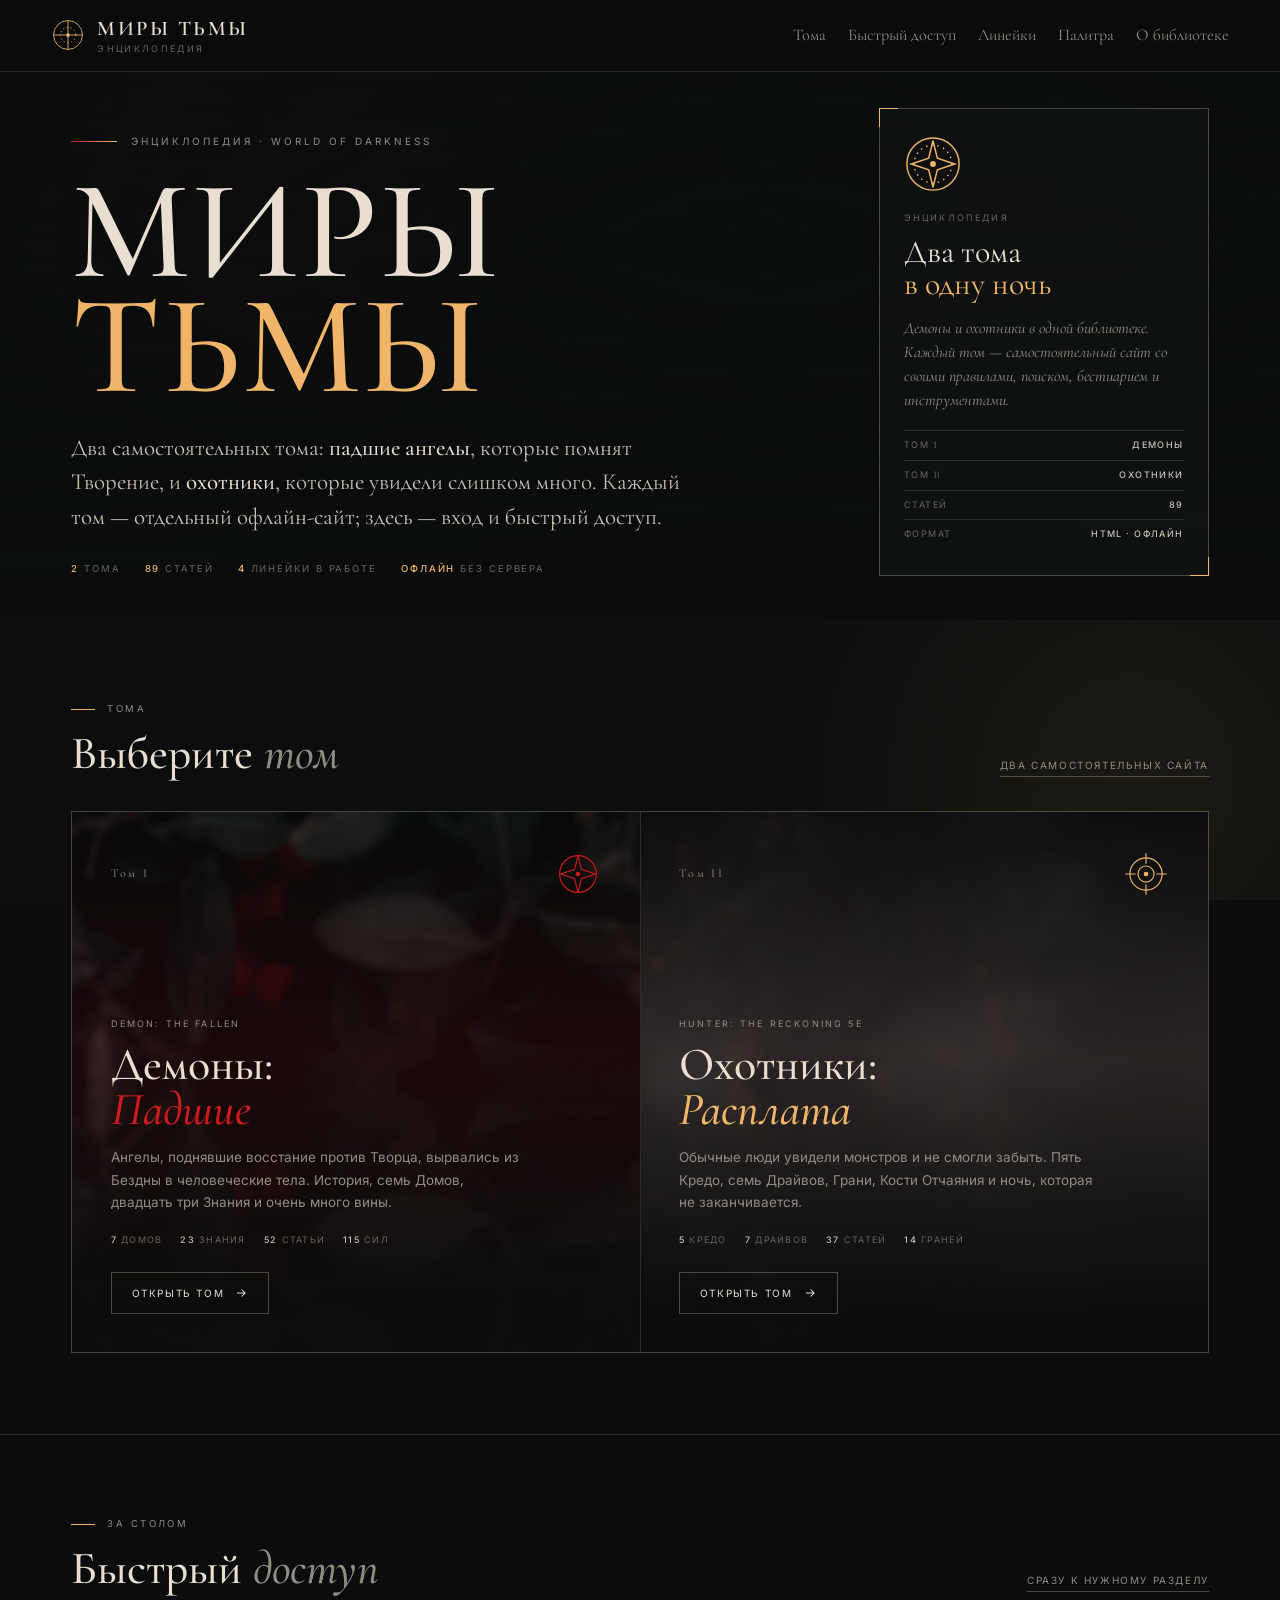
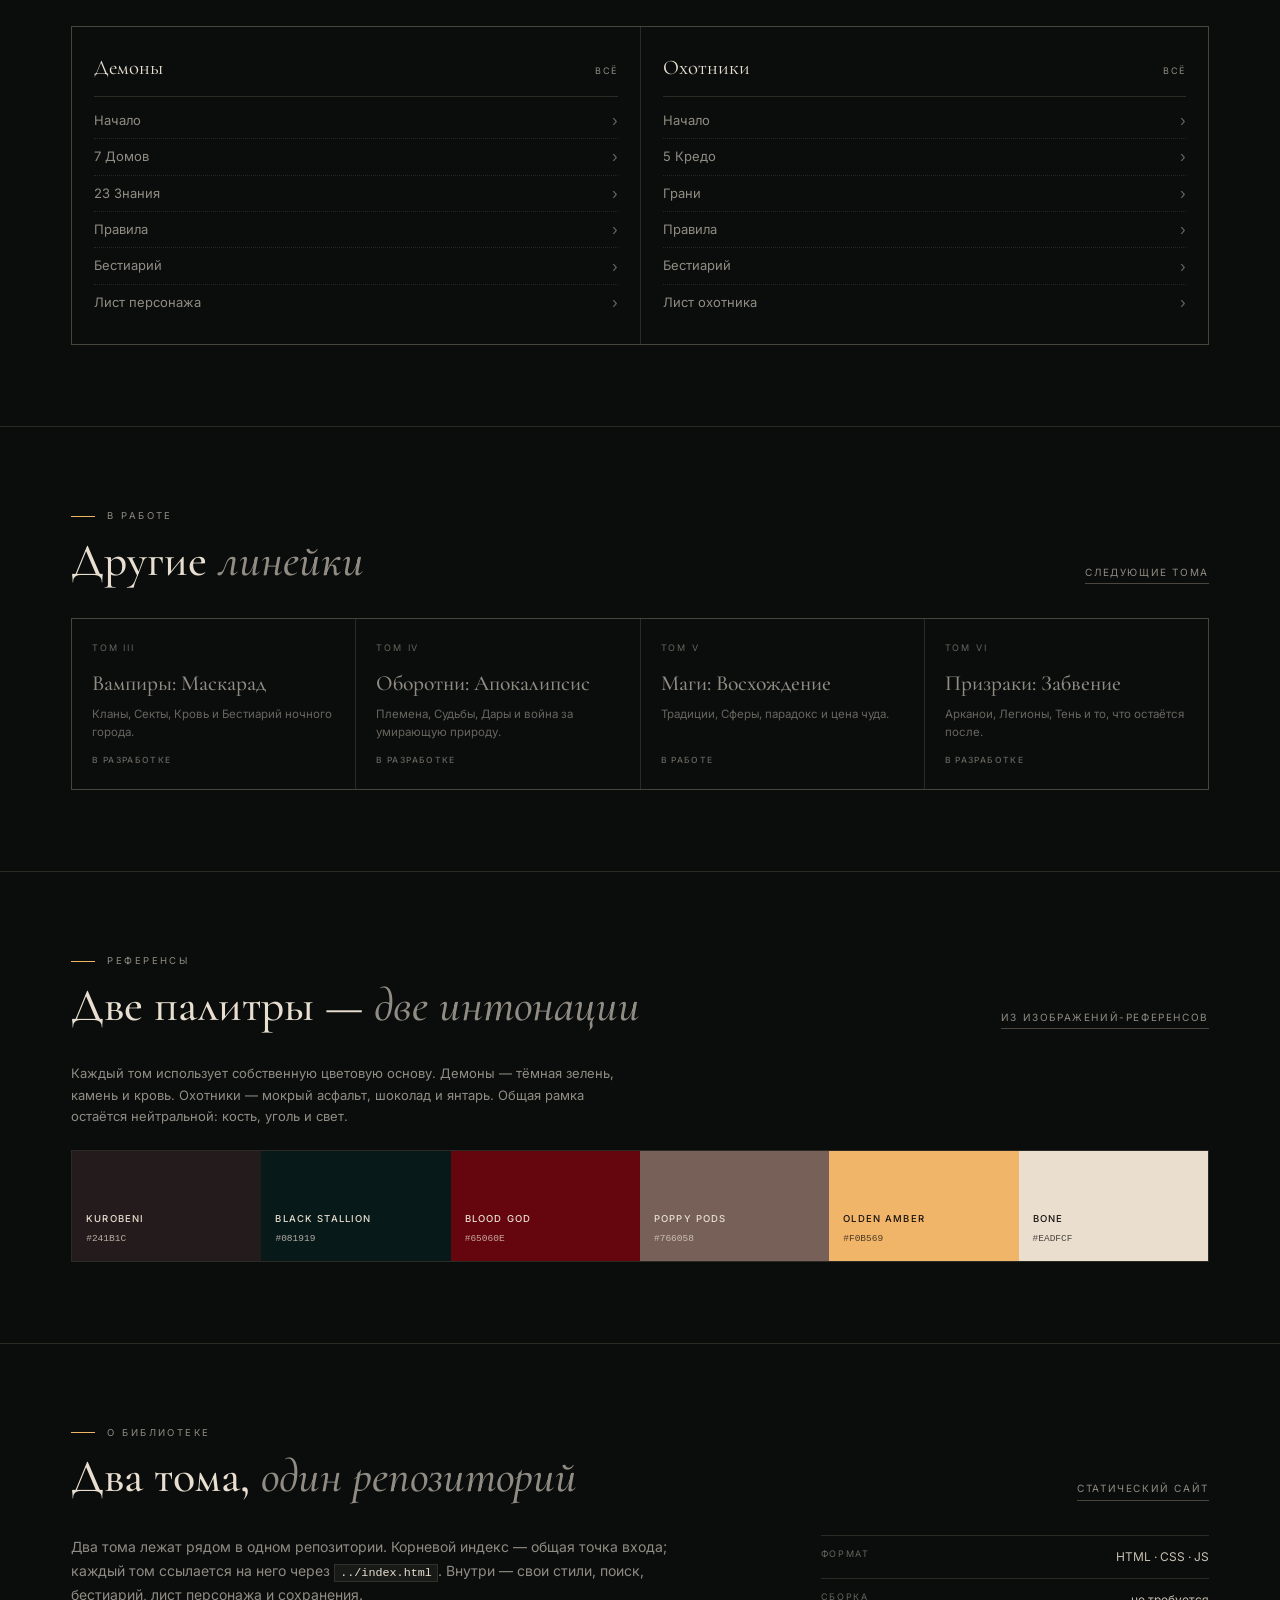
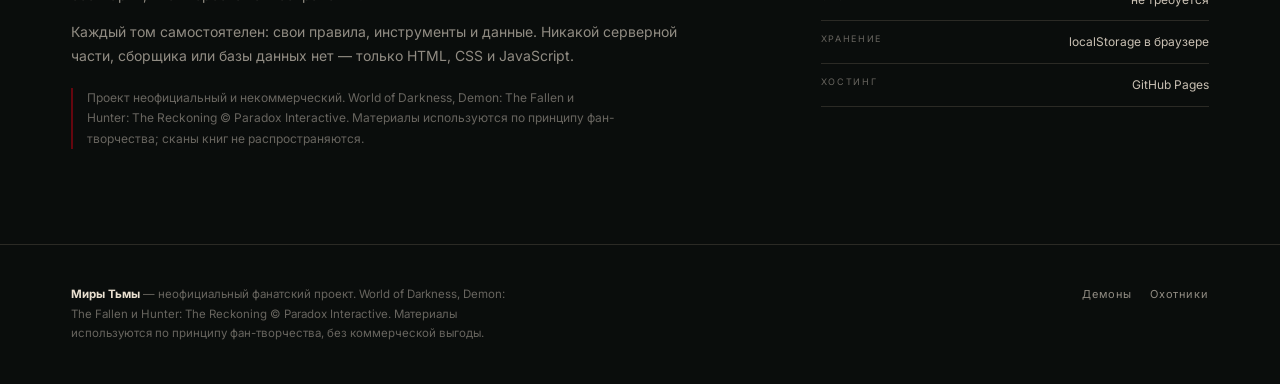
==== commit 9bee8a80: "Add files via upload" ====
--- a/index.html
+++ b/index.html
@@ -4,129 +4,218 @@
 <meta charset="utf-8">
 <meta name="viewport" content="width=device-width, initial-scale=1, viewport-fit=cover">
 <meta name="color-scheme" content="dark">
-<meta name="theme-color" content="#140f10">
-<title>ОХОТА — энциклопедия Hunter: The Reckoning</title>
-<meta name="description" content="Русская энциклопедия по Hunter: The Reckoning 5th Edition: Кредо, Драйвы, Грани, правила, бестиарий, организации и классическая линия Охотников.">
+<meta name="theme-color" content="#0a0d0c">
+<title>Миры Тьмы — энциклопедия World of Darkness</title>
+<meta name="description" content="Энциклопедия Миров Тьмы: Demon: The Fallen и Hunter: The Reckoning. Правила, лор, бестиарий и инструменты для игр World of Darkness.">
+<meta property="og:type" content="website">
+<meta property="og:title" content="Миры Тьмы — энциклопедия World of Darkness">
+<meta property="og:description" content="Два тома: Демоны: Падшие и Охотники: Расплата. Правила, лор, бестиарий и инструменты.">
 <link rel="icon" href="assets/favicon.svg" type="image/svg+xml">
 <link rel="stylesheet" href="assets/fonts/fonts.css">
-<link rel="stylesheet" href="assets/css/app.css?v=1.7.0">
+<link rel="stylesheet" href="assets/base.css">
+<link rel="stylesheet" href="assets/index.css">
 </head>
 <body>
-<a class="skip-link" href="#view">К содержимому</a>
 <div class="bg" aria-hidden="true">
-  <div class="bg__glow bg__glow--moss"></div>
-  <div class="bg__glow bg__glow--ember"></div>
+  <div class="bg__glow bg__glow--red"></div>
+  <div class="bg__glow bg__glow--amber"></div>
   <div class="bg__grain"></div>
-  <div class="bg__vignette"></div>
 </div>
-<div class="progress" id="progress" aria-hidden="true"><i></i></div>
 
 <header class="topbar">
-  <button class="icon-btn only-mobile" data-action="menu" aria-label="Открыть меню" aria-expanded="false" aria-controls="sidebar">
-    <svg viewBox="0 0 24 24"><path d="M3 6h18M3 12h18M3 18h18"/></svg>
-  </button>
-
-  <a class="brand" href="#/" aria-label="ОХОТА — на главную">
+  <a class="brand" href="index.html" aria-label="Миры Тьмы — на главную">
     <span class="brand__seal" aria-hidden="true">
-      <svg viewBox="0 0 40 40">
-        <circle cx="20" cy="20" r="17" fill="none" stroke="currentColor" stroke-width=".9"/>
-        <circle cx="20" cy="20" r="9.5" fill="none" stroke="currentColor" stroke-width=".7"/>
-        <path d="M20 2.5v9M20 28.5v9M2.5 20h9M28.5 20h9" stroke="currentColor" stroke-width=".9"/>
-        <path d="M20 14.5v11M14.5 20h11" stroke="currentColor" stroke-width="1.4"/>
-        <circle cx="20" cy="20" r="2.2" fill="currentColor"/>
+      <svg viewBox="0 0 40 40" fill="none" stroke="currentColor" stroke-width="1">
+        <circle cx="20" cy="20" r="17"/>
+        <circle cx="20" cy="20" r="9" stroke-dasharray="1.5 3"/>
+        <path d="M20 3v34M3 20h34"/>
+        <circle cx="20" cy="20" r="2.2" fill="currentColor" stroke="none"/>
       </svg>
     </span>
-    <span class="brand__text">
-      <strong>Охота</strong>
-      <em>Hunter: The Reckoning</em>
-    </span>
+    <span class="brand__text"><strong>Миры Тьмы</strong><em>Энциклопедия</em></span>
   </a>
-
-  <button class="search-trigger" data-action="search" aria-label="Открыть поиск по энциклопедии">
-    <svg viewBox="0 0 24 24" aria-hidden="true"><circle cx="11" cy="11" r="7"/><path d="m20 20-4-4"/></svg>
-    <span>Найти Кредо, Грань, правило…</span>
-    <kbd>Ctrl K</kbd>
-  </button>
-
-  <div class="topbar__actions">
-    <a class="icon-btn only-desktop" href="../index.html" title="Все миры Тьмы" aria-label="Все миры Тьмы">
-      <svg viewBox="0 0 24 24"><circle cx="12" cy="12" r="9"/><path d="M3 12h18M12 3c3 3 3 15 0 18M12 3c-3 3-3 15 0 18"/></svg>
-    </a>
-    <button class="icon-btn" data-action="dice" title="Броски d10" aria-label="Броски d10">
-      <svg viewBox="0 0 24 24"><path d="m12 2 9 5v10l-9 5-9-5V7z"/><path d="M12 7v10M7.5 9.5l9 5M16.5 9.5l-9 5"/></svg>
-    </button>
-    <button class="icon-btn only-desktop" data-action="print" title="Печать страницы" aria-label="Печать">
-      <svg viewBox="0 0 24 24"><path d="M6 9V3h12v6M6 18H4a2 2 0 0 1-2-2v-5a2 2 0 0 1 2-2h16a2 2 0 0 1 2 2v5a2 2 0 0 1-2 2h-2"/><rect x="6" y="14" width="12" height="8"/></svg>
-    </button>
-  </div>
+  <nav class="topnav" aria-label="Разделы энциклопедии">
+    <a href="#volumes">Тома</a>
+    <a href="#quick">Быстрый доступ</a>
+    <a href="#upcoming">Линейки</a>
+    <a href="#palette">Палитра</a>
+    <a href="#about">О библиотеке</a>
+  </nav>
 </header>
 
-<div class="shell">
-  <aside class="sidebar" id="sidebar">
-    <nav class="nav" id="nav" aria-label="Разделы энциклопедии"></nav>
-    <div class="sidebar__foot">
-      <p class="sidebar__note">Неофициальный фанатский справочник. Hunter: The Reckoning © Paradox Interactive.</p>
-      <p class="sidebar__meta"><span class="dot"></span> офлайн-сборка · <a href="../index.html">все миры</a></p>
-    </div>
-  </aside>
-  <div class="scrim" data-action="close-menu" aria-hidden="true"></div>
-
-  <main class="main" id="view" tabindex="-1">
-    <div class="loading"><span class="seal-loader"></span><span>Открываем досье…</span></div>
-  </main>
-</div>
+<main>
+  <section class="hero index-hero">
+    <div class="hero__bg" aria-hidden="true"></div>
+    <div class="wrap hero__in">
+      <div>
+        <div class="kicker">Энциклопедия · World of Darkness</div>
+        <h1><span>Миры</span><span class="amber">Тьмы</span></h1>
+        <p class="hero__lead">Два самостоятельных тома: <strong>падшие ангелы</strong>, которые помнят Творение, и <strong>охотники</strong>, которые увидели слишком много. Каждый том — отдельный офлайн-сайт; здесь — вход и быстрый доступ.</p>
+        <div class="hero__meta">
+          <span><b>2</b> тома</span>
+          <span><b>89</b> статей</span>
+          <span><b>4</b> линейки в работе</span>
+          <span><b>офлайн</b> без сервера</span>
+        </div>
+      </div>
+      <aside class="hero__plate" aria-label="Об энциклопедии">
+        <div class="plate__seal">
+          <svg viewBox="0 0 40 40" fill="none" stroke="currentColor" stroke-width="1">
+            <circle cx="20" cy="20" r="18"/><circle cx="20" cy="20" r="13" stroke-dasharray="1 3"/>
+            <path d="M20 4 23 16 35 20 23 24 20 36 17 24 5 20 17 16Z"/>
+            <circle cx="20" cy="20" r="2" fill="currentColor" stroke="none"/>
+          </svg>
+        </div>
+        <div class="plate__k">Энциклопедия</div>
+        <div class="plate__title">Два тома<span>в одну ночь</span></div>
+        <p class="plate__desc">Демоны и охотники в одной библиотеке. Каждый том — самостоятельный сайт со своими правилами, поиском, бестиарием и инструментами.</p>
+        <div class="plate__row"><span>Том I</span><b>Демоны</b></div>
+        <div class="plate__row"><span>Том II</span><b>Охотники</b></div>
+        <div class="plate__row"><span>Статей</span><b>89</b></div>
+        <div class="plate__row"><span>Формат</span><b>HTML · офлайн</b></div>
+      </aside>
+    </div>
+  </section>
+
+  <section class="section" id="volumes">
+    <div class="wrap">
+      <div class="sec-head">
+        <div><div class="sec-head__k">Тома</div><h2>Выберите <em>том</em></h2></div>
+        <span class="sec-head__more">два самостоятельных сайта</span>
+      </div>
+      <div class="worlds">
+        <a class="world world--demon" href="demon-the-fallen/index.html">
+          <div class="world__bg" style="background-image:url('assets/img/demon.jpg')"></div>
+          <div class="world__fade"></div>
+          <div class="world__in">
+            <div class="world__top">
+              <span class="world__num">Том I</span>
+              <span class="world__sigil"><svg viewBox="0 0 40 40" fill="none" stroke="currentColor" stroke-width="1"><circle cx="20" cy="20" r="16"/><path d="M20 4 23 16 35 20 23 24 20 36 17 24 5 20 17 16Z"/><circle cx="20" cy="20" r="2" fill="currentColor" stroke="none"/></svg></span>
+            </div>
+            <div class="world__body">
+              <div class="world__en">Demon: The Fallen</div>
+              <h3>Демоны:<br><em>Падшие</em></h3>
+              <p>Ангелы, поднявшие восстание против Творца, вырвались из Бездны в человеческие тела. История, семь Домов, двадцать три Знания и очень много вины.</p>
+              <div class="world__stats"><span><b>7</b> Домов</span><span><b>23</b> Знания</span><span><b>52</b> статьи</span><span><b>115</b> сил</span></div>
+              <span class="world__go">Открыть том <svg viewBox="0 0 24 24"><path d="M5 12h14M13 6l6 6-6 6"/></svg></span>
+            </div>
+          </div>
+        </a>
+
+        <a class="world world--hunter" href="hunter-the-reckoning/index.html">
+          <div class="world__bg" style="background-image:url('assets/img/hunter.jpg')"></div>
+          <div class="world__fade"></div>
+          <div class="world__in">
+            <div class="world__top">
+              <span class="world__num">Том II</span>
+              <span class="world__sigil"><svg viewBox="0 0 40 40" fill="none" stroke="currentColor" stroke-width="1"><circle cx="20" cy="20" r="14"/><circle cx="20" cy="20" r="7"/><path d="M20 2v9M20 29v9M2 20h9M29 20h9"/><circle cx="20" cy="20" r="2" fill="currentColor" stroke="none"/></svg></span>
+            </div>
+            <div class="world__body">
+              <div class="world__en">Hunter: The Reckoning 5e</div>
+              <h3>Охотники:<br><em>Расплата</em></h3>
+              <p>Обычные люди увидели монстров и не смогли забыть. Пять Кредо, семь Драйвов, Грани, Кости Отчаяния и ночь, которая не заканчивается.</p>
+              <div class="world__stats"><span><b>5</b> Кредо</span><span><b>7</b> Драйвов</span><span><b>37</b> статей</span><span><b>14</b> Граней</span></div>
+              <span class="world__go">Открыть том <svg viewBox="0 0 24 24"><path d="M5 12h14M13 6l6 6-6 6"/></svg></span>
+            </div>
+          </div>
+        </a>
+      </div>
+    </div>
+  </section>
+
+  <section class="section" id="quick">
+    <div class="wrap">
+      <div class="sec-head">
+        <div><div class="sec-head__k">За столом</div><h2>Быстрый <em>доступ</em></h2></div>
+        <span class="sec-head__more">сразу к нужному разделу</span>
+      </div>
+      <div class="quick">
+        <div class="quick__col">
+          <div class="quick__h"><span>Демоны</span><a href="demon-the-fallen/index.html">всё</a></div>
+          <a href="demon-the-fallen/index.html#/start">Начало</a>
+          <a href="demon-the-fallen/index.html#/houses">7 Домов</a>
+          <a href="demon-the-fallen/index.html#/lores">23 Знания</a>
+          <a href="demon-the-fallen/index.html#/rules">Правила</a>
+          <a href="demon-the-fallen/index.html#/bestiary">Бестиарий</a>
+          <a href="demon-the-fallen/index.html#/tools/sheet">Лист персонажа</a>
+        </div>
+        <div class="quick__col">
+          <div class="quick__h"><span>Охотники</span><a href="hunter-the-reckoning/index.html">всё</a></div>
+          <a href="hunter-the-reckoning/index.html#/start">Начало</a>
+          <a href="hunter-the-reckoning/index.html#/creeds">5 Кредо</a>
+          <a href="hunter-the-reckoning/index.html#/edges">Грани</a>
+          <a href="hunter-the-reckoning/index.html#/rules">Правила</a>
+          <a href="hunter-the-reckoning/index.html#/bestiary">Бестиарий</a>
+          <a href="hunter-the-reckoning/index.html#/tools/sheet">Лист охотника</a>
+        </div>
+      </div>
+    </div>
+  </section>
+
+  <section class="section" id="upcoming">
+    <div class="wrap">
+      <div class="sec-head">
+        <div><div class="sec-head__k">В работе</div><h2>Другие <em>линейки</em></h2></div>
+        <span class="sec-head__more">следующие тома</span>
+      </div>
+      <div class="upcoming">
+        <div class="up"><span>Том III</span><h3>Вампиры: Маскарад</h3><p>Кланы, Секты, Кровь и Бестиарий ночного города.</p><b>в разработке</b></div>
+        <div class="up"><span>Том IV</span><h3>Оборотни: Апокалипсис</h3><p>Племена, Судьбы, Дары и война за умирающую природу.</p><b>в разработке</b></div>
+        <div class="up"><span>Том V</span><h3>Маги: Восхождение</h3><p>Традиции, Сферы, парадокс и цена чуда.</p><b>в работе</b></div>
+        <div class="up"><span>Том VI</span><h3>Призраки: Забвение</h3><p>Арканои, Легионы, Тень и то, что остаётся после.</p><b>в разработке</b></div>
+      </div>
+    </div>
+  </section>
+
+  <section class="section" id="palette">
+    <div class="wrap">
+      <div class="sec-head">
+        <div><div class="sec-head__k">Референсы</div><h2>Две палитры — <em>две интонации</em></h2></div>
+        <span class="sec-head__more">из изображений-референсов</span>
+      </div>
+      <p style="font-size:13px;color:var(--dim);max-width:70ch;margin-bottom:22px">Каждый том использует собственную цветовую основу. Демоны — тёмная зелень, камень и кровь. Охотники — мокрый асфальт, шоколад и янтарь. Общая рамка остаётся нейтральной: кость, уголь и свет.</p>
+      <div class="palette">
+        <div class="swatch swatch--dark" style="background:#241B1C"><b>Kurobeni</b><span>#241B1C</span></div>
+        <div class="swatch swatch--dark" style="background:#081919"><b>Black Stallion</b><span>#081919</span></div>
+        <div class="swatch swatch--dark" style="background:#65060E"><b>Blood God</b><span>#65060E</span></div>
+        <div class="swatch swatch--dark" style="background:#766058"><b>Poppy Pods</b><span>#766058</span></div>
+        <div class="swatch swatch--light" style="background:#F0B569"><b>Olden Amber</b><span>#F0B569</span></div>
+        <div class="swatch swatch--light" style="background:#EADFCF"><b>Bone</b><span>#EADFCF</span></div>
+      </div>
+    </div>
+  </section>
+
+  <section class="section" id="about">
+    <div class="wrap">
+      <div class="sec-head">
+        <div><div class="sec-head__k">О библиотеке</div><h2>Два тома, <em>один репозиторий</em></h2></div>
+        <span class="sec-head__more">статический сайт</span>
+      </div>
+      <div class="about">
+        <div class="about__text">
+          <p>Два тома лежат рядом в одном репозитории. Корневой индекс — общая точка входа; каждый том ссылается на него через <code>../index.html</code>. Внутри — свои стили, поиск, бестиарий, лист персонажа и сохранения.</p>
+          <p>Каждый том самостоятелен: свои правила, инструменты и данные. Никакой серверной части, сборщика или базы данных нет — только HTML, CSS и JavaScript.</p>
+          <p class="about__note">Проект неофициальный и некоммерческий. World of Darkness, Demon: The Fallen и Hunter: The Reckoning © Paradox Interactive. Материалы используются по принципу фан-творчества; сканы книг не распространяются.</p>
+        </div>
+        <dl class="about__kv">
+          <div><dt>Формат</dt><dd>HTML · CSS · JS</dd></div>
+          <div><dt>Сборка</dt><dd>не требуется</dd></div>
+          <div><dt>Хранение</dt><dd>localStorage в браузере</dd></div>
+          <div><dt>Хостинг</dt><dd>GitHub Pages</dd></div>
+        </dl>
+      </div>
+    </div>
+  </section>
+</main>
 
 <footer class="footer">
-  <div class="footer__in">
-    <div class="footer__brand">
-      <strong>Охота</strong>
-      <span>энциклопедия охотников</span>
-    </div>
-    <p>Монстры существуют. Кто-то должен это заметить, записать и остановить. Здесь собраны Кредо, Драйвы, Грани, правила и твари, которых лучше не встречать в переулке.</p>
+  <div class="wrap footer__in">
+    <p><strong style="color:var(--bone)">Миры Тьмы</strong> — неофициальный фанатский проект. World of Darkness, Demon: The Fallen и Hunter: The Reckoning © Paradox Interactive. Материалы используются по принципу фан-творчества, без коммерческой выгоды.</p>
     <div class="footer__links">
-      <a href="#/start">Начать</a>
-      <a href="#/rules">Правила</a>
-      <a href="#/bestiary">Бестиарий</a>
-      <a href="../index.html">Все миры</a>
+      <a href="demon-the-fallen/index.html">Демоны</a>
+      <a href="hunter-the-reckoning/index.html">Охотники</a>
     </div>
   </div>
 </footer>
-
-<div class="search" id="search" hidden>
-  <div class="search__box" role="dialog" aria-modal="true" aria-label="Поиск по энциклопедии">
-    <div class="search__field">
-      <svg viewBox="0 0 24 24" aria-hidden="true"><circle cx="11" cy="11" r="7"/><path d="m20 20-4-4"/></svg>
-      <input id="search-input" type="search" autocomplete="off" spellcheck="false" placeholder="Кредо, Грань, правило, монстр…">
-      <kbd>Esc</kbd>
-    </div>
-    <div class="search__hint" id="search-hint">Начните печатать. <span>↑ ↓</span> — выбор, <span>Enter</span> — открыть.</div>
-    <div class="search__results" id="search-results"></div>
-  </div>
-</div>
-
-<div class="modal" id="modal" hidden>
-  <div class="modal__box" role="dialog" aria-modal="true" aria-labelledby="modal-title">
-    <button class="modal__close icon-btn" data-action="close-modal" aria-label="Закрыть">
-      <svg viewBox="0 0 24 24"><path d="M5 5l14 14M19 5 5 19"/></svg>
-    </button>
-    <div id="modal-body"></div>
-  </div>
-</div>
-
-<div class="toast" id="toast" role="status" aria-live="polite"></div>
-
-<script src="content/start.js"></script>
-<script src="content/hunt.js"></script>
-<script src="content/creeds.js"></script>
-<script src="content/edges.js"></script>
-<script src="content/rules.js"></script>
-<script src="content/character.js"></script>
-<script src="content/bestiary.js"></script>
-<script src="content/threats.js"></script>
-<script src="content/organizations.js"></script>
-<script src="content/world.js"></script>
-<script src="content/library.js"></script>
-<script src="assets/js/sheet.js?v=1.3.0"></script>
-<script src="assets/js/app.js?v=1.8.0"></script>
 </body>
 </html>
--- a/assets/base.css
+++ b/assets/base.css
@@ -0,0 +1,152 @@
+/* ============================================================
+   МИРЫ ТЬМЫ — базовая типографика, сетка и карточки томов
+   ============================================================ */
+:root {
+  --ink: #0a0d0c;
+  --ink-2: #101413;
+  --panel: #151918;
+  --panel-2: #1c2220;
+  --line: rgba(214, 196, 168, .16);
+  --line-2: rgba(214, 196, 168, .32);
+  --bone: #e9dfd0;
+  --text: #c9c0b3;
+  --dim: #918c83;
+  --faint: #68655f;
+  --blood: #65060e;
+  --ember: #ce1a1e;
+  --amber: #f0b569;
+  --serif: 'Cormorant Garamond', Georgia, 'Times New Roman', serif;
+  --sans: 'Inter', system-ui, -apple-system, 'Segoe UI', sans-serif;
+  --ease: cubic-bezier(.2, .7, .2, 1);
+}
+* { box-sizing: border-box; }
+html { scroll-behavior: smooth; }
+body { margin: 0; background: var(--ink); color: var(--text); font-family: var(--sans); font-size: 15.5px; line-height: 1.65; -webkit-font-smoothing: antialiased; overflow-x: hidden; }
+::selection { background: var(--amber); color: #171210; }
+a { color: var(--bone); text-decoration: none; }
+a:hover { color: var(--amber); }
+img { display: block; max-width: 100%; }
+button { font: inherit; cursor: pointer; }
+h1, h2, h3, p { margin: 0; }
+
+.bg { position: fixed; inset: 0; z-index: -2; background: var(--ink); overflow: hidden; }
+.bg__glow { position: absolute; border-radius: 50%; filter: blur(90px); opacity: .45; }
+.bg__glow--red { width: 60vw; height: 60vw; left: -18vw; top: -20vw; background: radial-gradient(circle, rgba(101, 6, 14, .7), transparent 65%); }
+.bg__glow--amber { width: 55vw; height: 55vw; right: -16vw; bottom: -18vw; background: radial-gradient(circle, rgba(240, 181, 105, .22), transparent 66%); }
+.bg__grain { position: absolute; inset: 0; opacity: .13; mix-blend-mode: overlay; background-image: url("data:image/svg+xml,%3Csvg xmlns='http://www.w3.org/2000/svg' width='140' height='140'%3E%3Cfilter id='n'%3E%3CfeTurbulence type='fractalNoise' baseFrequency='.82' numOctaves='3' stitchTiles='stitch'/%3E%3C/filter%3E%3Crect width='140' height='140' filter='url(%23n)' opacity='.5'/%3E%3C/svg%3E"); }
+
+.wrap { max-width: 1240px; margin: 0 auto; padding: 0 clamp(20px, 4vw, 54px); }
+.topbar { position: fixed; top: 0; left: 0; right: 0; z-index: 50; height: 72px; display: flex; align-items: center; justify-content: space-between; gap: 20px; padding: 0 clamp(18px, 4vw, 54px); background: rgba(10, 13, 12, .82); border-bottom: 1px solid var(--line); backdrop-filter: blur(12px); }
+.brand { display: flex; align-items: center; gap: 12px; }
+.brand__seal { width: 34px; height: 34px; color: var(--amber); }
+.brand__text { display: flex; flex-direction: column; line-height: 1.05; }
+.brand__text strong { font-family: var(--serif); font-size: 1.3rem; font-weight: 600; letter-spacing: .12em; text-transform: uppercase; color: var(--bone); }
+.brand__text em { font-style: normal; font-size: 9px; letter-spacing: .26em; text-transform: uppercase; color: var(--faint); margin-top: 4px; }
+.topnav { display: flex; gap: 22px; font-family: var(--serif); font-size: 1.02rem; }
+.topnav a { color: var(--dim); }
+.topnav a:hover { color: var(--bone); }
+
+.hero { position: relative; min-height: 74svh; display: flex; align-items: center; overflow: hidden; padding: 108px 0 54px; }
+.hero__bg { position: absolute; inset: 0; background: url("../img/hunter.jpg") center 40% / cover no-repeat; opacity: .55; filter: saturate(.85) contrast(1.1); }
+.hero::before { content: ""; position: absolute; inset: 0; background: linear-gradient(180deg, rgba(10,13,12,.7) 0%, rgba(10,13,12,.15) 40%, rgba(10,13,12,.92) 85%, var(--ink) 100%), linear-gradient(90deg, rgba(10,13,12,.92) 0%, rgba(10,13,12,.35) 60%, rgba(10,13,12,.7) 100%); }
+.hero__in { position: relative; width: 100%; display: grid; grid-template-columns: minmax(0, 1fr) 330px; gap: 48px; align-items: end; }
+.kicker { display: flex; align-items: center; gap: 14px; font-size: 10px; letter-spacing: .3em; text-transform: uppercase; color: var(--dim); margin-bottom: 24px; }
+.kicker::before { content: ""; width: 46px; height: 1px; background: linear-gradient(90deg, var(--ember), var(--amber)); }
+.hero h1 { font-family: var(--serif); font-weight: 500; text-transform: uppercase; color: var(--bone); font-size: clamp(4rem, 11vw, 9rem); line-height: .82; letter-spacing: .01em; }
+.hero h1 span { display: block; }
+.hero h1 .amber { color: var(--amber); }
+.hero h1 .red { color: var(--ember); }
+.hero__lead { margin-top: 26px; max-width: 60ch; font-family: var(--serif); font-size: clamp(1.2rem, 1.8vw, 1.5rem); line-height: 1.5; color: var(--text); }
+.hero__lead strong { color: var(--bone); font-weight: 500; }
+.hero__meta { display: flex; flex-wrap: wrap; gap: 10px 24px; margin-top: 26px; font-size: 9.5px; letter-spacing: .2em; text-transform: uppercase; color: var(--faint); }
+.hero__meta b { color: var(--amber); font-weight: 500; }
+
+.hero__plate { border: 1px solid var(--line-2); background: rgba(16, 20, 19, .72); padding: 26px 24px; position: relative; }
+.hero__plate::before, .hero__plate::after { content: ""; position: absolute; width: 18px; height: 18px; border: 1px solid var(--amber); }
+.hero__plate::before { left: -1px; top: -1px; border-right: 0; border-bottom: 0; }
+.hero__plate::after { right: -1px; bottom: -1px; border-left: 0; border-top: 0; }
+.plate__seal { width: 58px; height: 58px; color: var(--amber); margin-bottom: 18px; }
+.plate__k { font-size: 9px; letter-spacing: .24em; text-transform: uppercase; color: var(--faint); }
+.plate__title { font-family: var(--serif); font-size: 2rem; line-height: 1; color: var(--bone); margin: 10px 0 16px; }
+.plate__title span { color: var(--amber); display: block; }
+.plate__desc { font-family: var(--serif); font-style: italic; font-size: 1rem; line-height: 1.5; color: var(--dim); margin: 0 0 18px; }
+.plate__row { display: flex; justify-content: space-between; gap: 10px; padding: 7px 0; border-top: 1px solid var(--line); font-size: 9px; letter-spacing: .16em; text-transform: uppercase; color: var(--faint); }
+.plate__row b { color: var(--text); font-weight: 500; }
+
+.section { padding: clamp(60px, 9vh, 100px) 0; border-bottom: 1px solid var(--line); }
+section[id] { scroll-margin-top: 92px; }
+.section:last-of-type { border-bottom: 0; }
+.sec-head { display: flex; align-items: flex-end; justify-content: space-between; gap: 24px; margin-bottom: 34px; }
+.sec-head__k { display: flex; align-items: center; gap: 12px; font-size: 9.5px; letter-spacing: .26em; text-transform: uppercase; color: var(--dim); margin-bottom: 12px; }
+.sec-head__k::before { content: ""; width: 24px; height: 1px; background: var(--amber); }
+.sec-head h2 { font-family: var(--serif); font-weight: 500; font-size: clamp(2rem, 3.6vw, 3rem); line-height: 1.05; color: var(--bone); }
+.sec-head h2 em { font-style: italic; color: var(--dim); }
+.sec-head__more { font-size: 10px; letter-spacing: .16em; text-transform: uppercase; color: var(--dim); border-bottom: 1px solid var(--line-2); padding-bottom: 3px; }
+
+.worlds { display: grid; grid-template-columns: 1fr 1fr; gap: 1px; background: var(--line); border: 1px solid var(--line); }
+.world { position: relative; display: flex; flex-direction: column; min-height: 540px; background: var(--ink); overflow: hidden; color: var(--text); transition: background .25s var(--ease); }
+.world:hover { color: var(--text); background: var(--ink-2); }
+.world__bg { position: absolute; inset: 0; background-size: cover; background-position: center; opacity: .38; filter: saturate(.8) contrast(1.08); transition: opacity .4s var(--ease), transform .8s var(--ease); }
+.world:hover .world__bg { opacity: .42; transform: scale(1.03); }
+.world__fade { position: absolute; inset: 0; background: linear-gradient(180deg, rgba(10,13,12,.15) 0%, rgba(10,13,12,.55) 45%, rgba(10,13,12,.96) 92%); }
+.world--demon .world__fade { background: linear-gradient(180deg, rgba(10,13,12,.1) 0%, rgba(101,6,14,.22) 45%, rgba(10,13,12,.97) 92%); }
+.world--hunter .world__fade { background: linear-gradient(180deg, rgba(10,13,12,.1) 0%, rgba(118,96,88,.24) 45%, rgba(10,13,12,.97) 92%); }
+.world__in { position: relative; display: flex; flex-direction: column; flex: 1; padding: clamp(26px, 3vw, 40px); }
+.world__top { display: flex; align-items: center; justify-content: space-between; gap: 12px; }
+.world__num { font-family: var(--serif); font-size: 12px; letter-spacing: .2em; color: var(--dim); }
+.world__sigil { width: 46px; height: 46px; }
+.world--demon .world__sigil { color: var(--ember); }
+.world--hunter .world__sigil { color: var(--amber); }
+.world__body { margin-top: auto; }
+.world__en { font-size: 9px; letter-spacing: .24em; text-transform: uppercase; color: var(--dim); }
+.world h3 { font-family: var(--serif); font-weight: 500; font-size: clamp(2.1rem, 3.6vw, 3.1rem); line-height: .98; color: var(--bone); margin: 10px 0 14px; }
+.world h3 em { font-style: italic; }
+.world--demon h3 em { color: var(--ember); }
+.world--hunter h3 em { color: var(--amber); }
+.world p { font-size: 13.5px; line-height: 1.65; color: var(--dim); max-width: 46ch; }
+.world__stats { display: flex; flex-wrap: wrap; gap: 8px 18px; margin: 20px 0 24px; font-size: 9px; letter-spacing: .14em; text-transform: uppercase; color: var(--faint); }
+.world__stats b { color: var(--text); font-weight: 500; }
+.world__go { display: inline-flex; align-items: center; gap: 10px; align-self: flex-start; height: 42px; padding: 0 20px; border: 1px solid var(--line-2); font-size: 10px; letter-spacing: .16em; text-transform: uppercase; color: var(--bone); transition: all .2s var(--ease); }
+.world--demon .world__go:hover { background: var(--blood); border-color: var(--ember); color: #fff; }
+.world--hunter .world__go:hover { background: var(--amber); border-color: var(--amber); color: #171210; }
+.world__go svg { width: 14px; height: 14px; fill: none; stroke: currentColor; stroke-width: 1.8; }
+
+.upcoming { display: grid; grid-template-columns: repeat(4, 1fr); gap: 1px; background: var(--line); border: 1px solid var(--line); }
+.up { padding: 22px 20px; background: var(--ink); min-height: 170px; display: flex; flex-direction: column; }
+.up span { font-size: 9px; letter-spacing: .2em; text-transform: uppercase; color: var(--faint); }
+.up h3 { font-family: var(--serif); font-weight: 500; font-size: 1.35rem; color: var(--dim); margin: 10px 0 4px; }
+.up p { font-size: 11.5px; line-height: 1.55; color: var(--faint); margin: 0; }
+.up b { margin-top: auto; font-size: 8.5px; letter-spacing: .16em; text-transform: uppercase; color: var(--faint); font-weight: 500; }
+
+.palette { display: grid; grid-template-columns: repeat(6, 1fr); border: 1px solid var(--line); }
+.swatch { min-height: 110px; padding: 14px; display: flex; flex-direction: column; justify-content: flex-end; overflow: hidden; }
+.swatch b { font-size: 9.5px; letter-spacing: .12em; text-transform: uppercase; font-weight: 500; overflow-wrap: anywhere; }
+.swatch span { font-family: ui-monospace, Consolas, monospace; font-size: 9.5px; margin-top: 4px; opacity: .75; }
+.swatch--light { color: #171210; }
+.swatch--dark { color: var(--bone); }
+
+.footer { border-top: 1px solid var(--line); padding: 40px 0; }
+.footer__in { display: flex; flex-wrap: wrap; gap: 24px; align-items: flex-start; justify-content: space-between; }
+.footer p { font-size: 11.5px; line-height: 1.7; color: var(--faint); max-width: 62ch; }
+.footer__links { display: flex; gap: 18px; font-size: 11px; letter-spacing: .08em; }
+.footer__links a { color: var(--dim); }
+
+@media (max-width: 980px) {
+  .hero__in { grid-template-columns: 1fr; }
+  .hero__plate { display: none; }
+  .worlds { grid-template-columns: 1fr; }
+  .world { min-height: 460px; }
+  .upcoming { grid-template-columns: 1fr 1fr; }
+  .topnav { display: none; }
+  .palette { grid-template-columns: repeat(3, 1fr); }
+}
+@media (max-width: 620px) {
+  .hero { min-height: 92svh; padding-top: 120px; }
+  .hero h1 { font-size: clamp(3.4rem, 18vw, 5rem); }
+  .hero__lead { font-size: 1.15rem; }
+  .world { min-height: 430px; }
+  .upcoming { grid-template-columns: 1fr; }
+  .palette { grid-template-columns: repeat(2, 1fr); }
+  .brand__text em { display: none; }
+}
+@media print { .topbar, .hero__bg, .world__bg { display: none; } body { background: #fff; color: #111; } }
--- a/assets/index.css
+++ b/assets/index.css
@@ -0,0 +1,92 @@
+/* ============================================================
+   Миры Тьмы — корневая энциклопедия
+   Наследует палитру и типографику из base.css, добавляет
+   быстрый доступ и блок «о библиотеке».
+   ============================================================ */
+
+.index-hero { min-height: 62svh; padding-bottom: 44px; }
+.index-hero .hero__bg {
+  background-image: url("../img/hunter.jpg");
+  background-position: center 40%;
+  opacity: .5;
+  filter: saturate(.72) contrast(1.08);
+}
+.index-hero .hero__lead { max-width: 58ch; }
+
+/* Быстрый доступ */
+.quick {
+  display: grid;
+  grid-template-columns: repeat(2, minmax(0, 1fr));
+  gap: 1px;
+  background: var(--line);
+  border: 1px solid var(--line);
+}
+.quick__col { background: var(--ink); padding: 24px 22px; }
+.quick__h {
+  display: flex;
+  align-items: baseline;
+  justify-content: space-between;
+  gap: 10px;
+  padding-bottom: 10px;
+  border-bottom: 1px solid var(--line);
+  margin-bottom: 6px;
+}
+.quick__h span { font-family: var(--serif); font-size: 1.3rem; color: var(--bone); }
+.quick__h a { font-size: 9px; letter-spacing: .16em; text-transform: uppercase; color: var(--dim); }
+.quick__col > a {
+  display: flex;
+  align-items: center;
+  justify-content: space-between;
+  gap: 10px;
+  padding: 7px 0;
+  border-bottom: 1px dotted rgba(214,196,168,.14);
+  font-size: 13px;
+  color: var(--dim);
+  transition: color .15s, padding .15s;
+}
+.quick__col > a::after { content: "›"; font-size: 15px; line-height: 1; color: var(--faint); }
+.quick__col > a:hover { color: var(--amber); padding-left: 4px; }
+.quick__col > a:hover::after { color: var(--amber); }
+.quick__col > a:last-child { border-bottom: 0; }
+.quick__col > a:visited { color: var(--dim); }
+.quick__col > a:visited:hover { color: var(--amber); }
+.topnav a:visited { color: var(--dim); }
+.topnav a:visited:hover { color: var(--bone); }
+.footer__links a:visited { color: var(--dim); }
+
+/* О библиотеке */
+.about {
+  display: grid;
+  grid-template-columns: minmax(0, 1.35fr) minmax(0, .75fr);
+  gap: clamp(28px, 4vw, 54px);
+  align-items: start;
+}
+.about__text p { max-width: 68ch; margin: 0 0 14px; font-size: 14px; line-height: 1.7; color: var(--dim); }
+.about__text code {
+  font-family: ui-monospace, Consolas, monospace;
+  font-size: .84em;
+  color: var(--bone);
+  background: rgba(214,196,168,.07);
+  border: 1px solid rgba(214,196,168,.13);
+  padding: 1px 5px;
+}
+.about__note {
+  margin-top: 20px !important;
+  padding-left: 14px;
+  border-left: 2px solid var(--blood);
+  font-size: 12px !important;
+  color: var(--faint) !important;
+}
+.about__kv { margin: 0; border-top: 1px solid var(--line); }
+.about__kv div { display: flex; justify-content: space-between; gap: 18px; padding: 11px 0; border-bottom: 1px solid var(--line); }
+.about__kv dt { font-size: 9px; letter-spacing: .18em; text-transform: uppercase; color: var(--faint); }
+.about__kv dd { margin: 0; font-size: 12px; color: var(--text); text-align: right; }
+
+@media (max-width: 1120px) {
+  .quick { grid-template-columns: 1fr; }
+  .about { grid-template-columns: 1fr; }
+}
+@media (max-width: 620px) {
+  .index-hero { min-height: 86svh; }
+  .quick__col { padding: 20px 18px; }
+}
